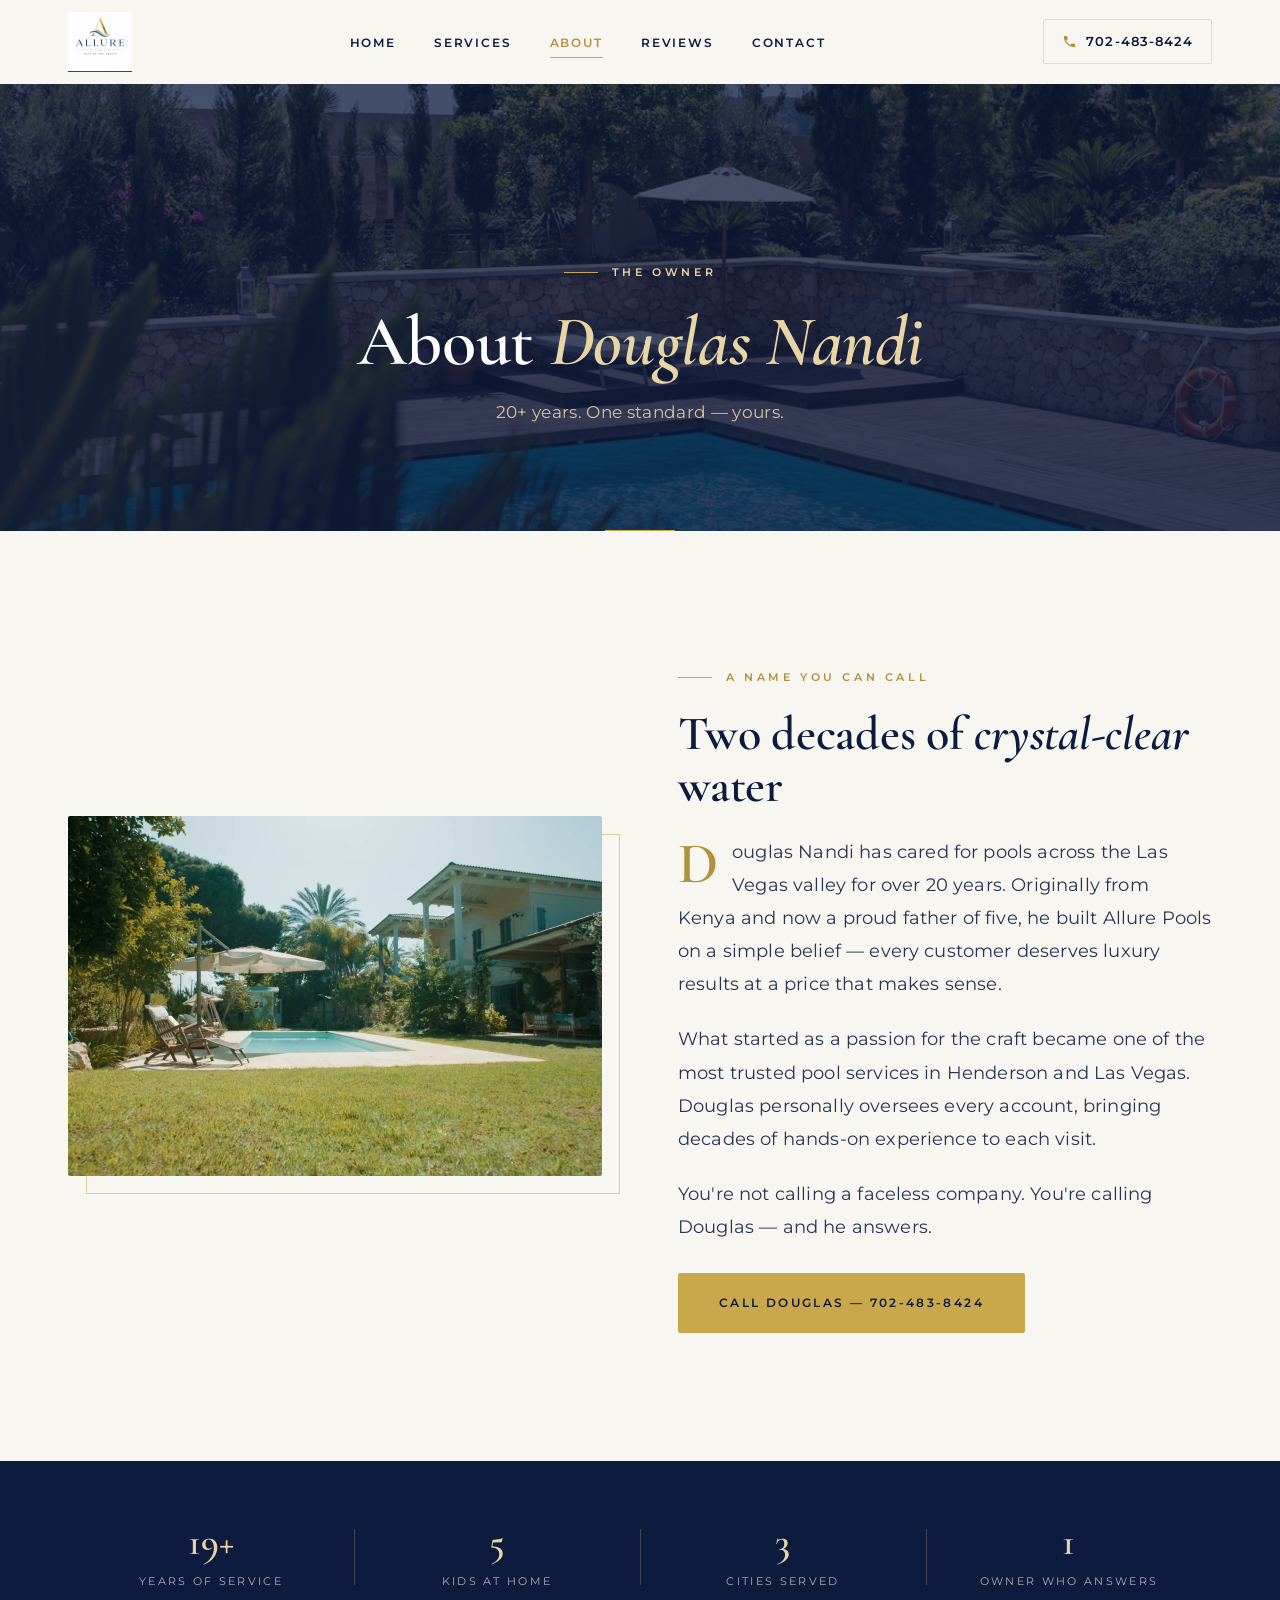
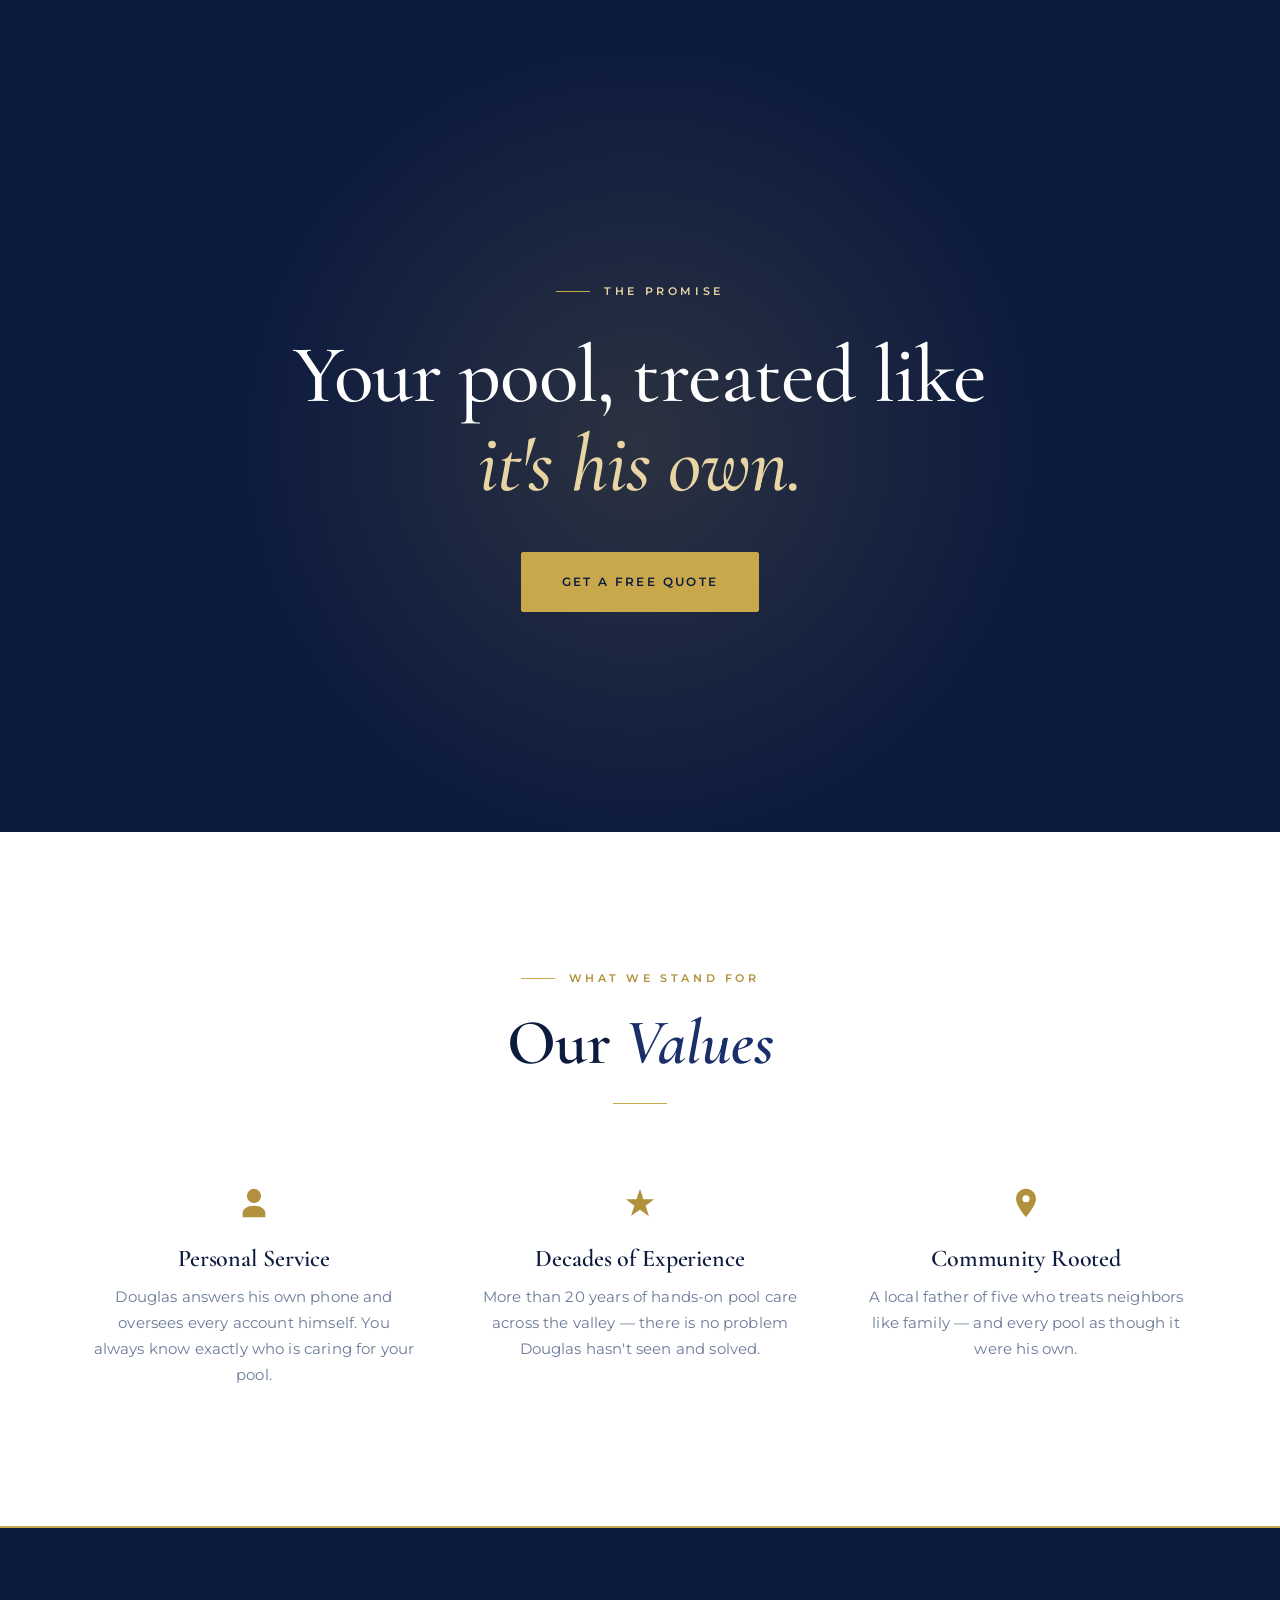
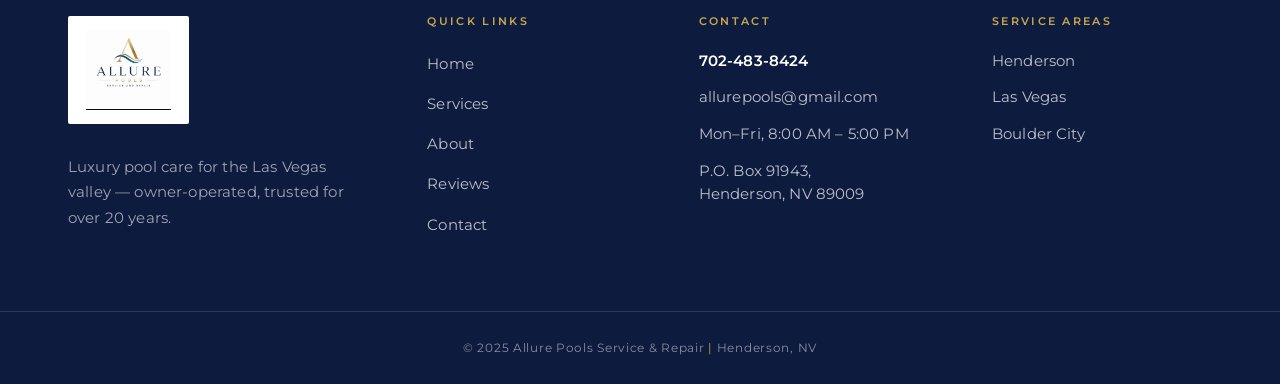
==== about.html @ 40de57b5 "Correct service areas to Henderson, Las Vegas & Boulder City (remove Summerlin); update counts, sche" ====
<!DOCTYPE html>
<html lang="en">
<head>
  <meta charset="UTF-8">
  <meta name="viewport" content="width=device-width, initial-scale=1.0">
  <title>About Douglas Nandi | 20+ Years of Trusted Pool Service — Allure Pools Henderson NV</title>
  <meta name="description" content="Meet Douglas Nandi, owner of Allure Pools Service & Repair. Originally from Kenya, father of five, with 20+ years caring for pools across Henderson, Las Vegas & Boulder City. Call 702-483-8424.">
  <meta name="keywords" content="Douglas Nandi pool service, Allure Pools owner, pool service Henderson NV, trusted pool service Las Vegas, owner operated pool service">
  <link rel="canonical" href="https://allurepoolslv.com/about">

  <meta property="og:type" content="website">
  <meta property="og:title" content="About Douglas Nandi | Allure Pools Service & Repair">
  <meta property="og:description" content="20+ years. One standard — yours. Meet the owner-operator behind Las Vegas's most trusted pool service.">
  <meta property="og:image" content="https://allurepoolslv.com/assets/work-2.jpg">
  <meta property="og:url" content="https://allurepoolslv.com/about">
  <meta name="twitter:card" content="summary_large_image">

  <link rel="preconnect" href="https://fonts.googleapis.com">
  <link rel="preconnect" href="https://fonts.gstatic.com" crossorigin>
  <link href="https://fonts.googleapis.com/css2?family=Cormorant+Garamond:ital,wght@0,500;0,600;0,700;1,500;1,600&family=Montserrat:wght@400;500;600;700&display=swap" rel="stylesheet">
  <link rel="stylesheet" href="styles.css">
  <meta name="robots" content="index, follow, max-image-preview:large, max-snippet:-1">
  <meta name="author" content="Allure Pools Service & Repair">
  <meta name="geo.region" content="US-NV">
  <meta name="geo.placename" content="Henderson, Las Vegas, Boulder City">
  <meta name="geo.position" content="36.0395;-114.9817">
  <meta name="ICBM" content="36.0395, -114.9817">
  <meta name="theme-color" content="#0D1B3E">
  <meta property="og:site_name" content="Allure Pools Service & Repair">
  <meta property="og:locale" content="en_US">
  <script type="application/ld+json">
  {
    "@context": "https://schema.org",
    "@type": "LocalBusiness",
    "@id": "https://allurepoolslv.com/#business",
    "name": "Allure Pools Service & Repair",
    "alternateName": "Allure Pools",
    "description": "Luxury weekly pool service, maintenance, filter cleaning, acid wash, calcium wash and replastering across Henderson, Las Vegas and Boulder City. Owner-operated by Douglas Nandi for over 20 years.",
    "url": "https://allurepoolslv.com/",
    "logo": "https://allurepoolslv.com/assets/logo.jpg",
    "image": "https://allurepoolslv.com/assets/work-2.jpg",
    "telephone": "+1-702-483-8424",
    "email": "allurepools@gmail.com",
    "priceRange": "$$",
    "founder": { "@type": "Person", "name": "Douglas Nandi" },
    "address": { "@type": "PostalAddress", "postOfficeBoxNumber": "91943", "addressLocality": "Henderson", "addressRegion": "NV", "postalCode": "89009", "addressCountry": "US" },
    "geo": { "@type": "GeoCoordinates", "latitude": 36.0395, "longitude": -114.9817 },
    "areaServed": [
      { "@type": "City", "name": "Henderson, NV" },
      { "@type": "City", "name": "Las Vegas, NV" },
      { "@type": "City", "name": "Boulder City, NV" }
    ],
    "openingHoursSpecification": [
      { "@type": "OpeningHoursSpecification", "dayOfWeek": ["Monday","Tuesday","Wednesday","Thursday","Friday"], "opens": "08:00", "closes": "17:00" }
    ],
    "knowsAbout": ["Pool maintenance","Pool cleaning","Filter cleaning","Acid wash","Calcium wash","Pool replastering","Pool chemical balancing"],
    "hasOfferCatalog": {
      "@type": "OfferCatalog",
      "name": "Pool Services",
      "itemListElement": [
        { "@type": "Offer", "price": "160", "priceCurrency": "USD", "itemOffered": { "@type": "Service", "name": "Weekly Pool Maintenance" } },
        { "@type": "Offer", "price": "75", "priceCurrency": "USD", "itemOffered": { "@type": "Service", "name": "Filter Cleaning" } },
        { "@type": "Offer", "itemOffered": { "@type": "Service", "name": "Acid &amp; Calcium Wash" } },
        { "@type": "Offer", "itemOffered": { "@type": "Service", "name": "Pool Replastering" } }
      ]
    },
    "aggregateRating": { "@type": "AggregateRating", "ratingValue": "5.0", "reviewCount": "6", "bestRating": "5" }
  }
  </script>
</head>
<body>

  <!-- ===================== HEADER ===================== -->
  <header class="site-header">
    <div class="container header-inner">
      <a href="/" class="logo-link" aria-label="Allure Pools home"><img src="assets/logo.jpg" alt="Allure Pools Service & Repair logo" class="logo-img">
      </a>

      <nav class="main-nav" aria-label="Primary">
        <ul>
          <li><a href="/">Home</a></li>
          <li><a href="/services">Services</a></li>
          <li><a href="/about" class="active">About</a></li>
          <li><a href="/reviews">Reviews</a></li>
          <li><a href="/contact">Contact</a></li>
        </ul>
      </nav>

      <div class="header-right">
        <a href="tel:+17024838424" class="header-phone">
          <svg viewBox="0 0 24 24" fill="currentColor" aria-hidden="true"><path d="M6.6 10.8c1.4 2.8 3.8 5.1 6.6 6.6l2.2-2.2c.3-.3.7-.4 1-.2 1.1.4 2.3.6 3.6.6.6 0 1 .4 1 1V20c0 .6-.4 1-1 1C10.6 21 3 13.4 3 4c0-.6.4-1 1-1h3.5c.6 0 1 .4 1 1 0 1.2.2 2.4.6 3.6.1.4 0 .8-.3 1l-2.2 2.2z"/></svg>
          <span class="ph-text">702-483-8424</span>
        </a>
        <button class="nav-toggle" aria-label="Open menu" aria-expanded="false" aria-controls="primary-nav">
          <span></span><span></span><span></span>
        </button>
      </div>
    </div>
  </header>
  <div class="nav-backdrop" aria-hidden="true"></div>

  <main>
    <!-- ===================== PAGE HERO ===================== -->
    <section class="page-hero page-hero--photo" style="background-image:url('assets/work-1.jpg')">
      <div class="container">
        <span class="eyebrow">The Owner</span>
        <h1>About <em>Douglas Nandi</em></h1>
        <p>20+ years. One standard — yours.</p>
      </div>
    </section>

    <!-- ===================== BIO SPLIT ===================== -->
    <section class="section">
      <div class="container">
        <div class="split">
          <div class="media reveal">
            <img src="assets/work-3.jpg" alt="Beautifully maintained residential backyard pool by Allure Pools, Las Vegas valley">
          </div>
          <div class="bio-copy reveal">
            <span class="eyebrow">A Name You Can Call</span>
            <h2>Two decades of <em>crystal-clear</em> water</h2>
            <p>Douglas Nandi has cared for pools across the Las Vegas valley for over 20 years. Originally from Kenya and now a proud father of five, he built Allure Pools on a simple belief — every customer deserves luxury results at a price that makes sense.</p>
            <p>What started as a passion for the craft became one of the most trusted pool services in Henderson and Las Vegas. Douglas personally oversees every account, bringing decades of hands-on experience to each visit.</p>
            <p>You're not calling a faceless company. You're calling Douglas — and he answers.</p>
            <a href="tel:+17024838424" class="btn btn-primary btn-lg" style="margin-top:8px;">Call Douglas — 702-483-8424</a>
          </div>
        </div>
      </div>
    </section>

    <!-- ===================== STAT BAND ===================== -->
    <section class="trust-bar">
      <div class="container">
        <div class="trust-grid">
          <div class="trust-item"><div class="num" data-count="20" data-suffix="+">20+</div><div class="label">Years of Service</div></div>
          <div class="trust-item"><div class="num" data-count="5">5</div><div class="label">Kids at Home</div></div>
          <div class="trust-item"><div class="num" data-count="3">3</div><div class="label">Cities Served</div></div>
          <div class="trust-item"><div class="num">1</div><div class="label">Owner Who Answers</div></div>
        </div>
      </div>
    </section>

    <!-- ===================== STATEMENT ===================== -->
    <section class="statement">
      <div class="container">
        <span class="eyebrow">The Promise</span>
        <h2 class="statement-line" data-words>Your pool, treated like <em>it's his own.</em></h2>
        <div class="statement-cta"><a href="/contact" class="btn btn-primary btn-lg">Get a Free Quote</a></div>
      </div>
    </section>

    <!-- ===================== VALUES SECTION ===================== -->
    <section class="section section--alt">
      <div class="container">
        <div class="section-head reveal">
          <span class="eyebrow">What We Stand For</span>
          <h2 class="section-title">Our <em>Values</em></h2>
          <div class="gold-rule"></div>
        </div>
        <div class="grid grid-3" data-stagger>
          <div class="feature reveal">
            <div class="feature-icon"><svg viewBox="0 0 24 24" fill="currentColor"><path d="M12 12a5 5 0 100-10 5 5 0 000 10zm0 2c-4 0-8 2-8 5v3h16v-3c0-3-4-5-8-5z"/></svg></div>
            <h3>Personal Service</h3>
            <p>Douglas answers his own phone and oversees every account himself. You always know exactly who is caring for your pool.</p>
          </div>
          <div class="feature reveal">
            <div class="feature-icon"><svg viewBox="0 0 24 24" fill="currentColor"><path d="M12 2l2.4 7.4H22l-6 4.6 2.3 7.4-6.3-4.6L5.7 21 8 14 2 9.4h7.6z"/></svg></div>
            <h3>Decades of Experience</h3>
            <p>More than 20 years of hands-on pool care across the valley — there is no problem Douglas hasn't seen and solved.</p>
          </div>
          <div class="feature reveal">
            <div class="feature-icon"><svg viewBox="0 0 24 24" fill="currentColor"><path d="M12 2C8.1 2 5 5.1 5 9c0 5.2 7 13 7 13s7-7.8 7-13c0-3.9-3.1-7-7-7zm0 9.5A2.5 2.5 0 1112 6.5a2.5 2.5 0 010 5z"/></svg></div>
            <h3>Community Rooted</h3>
            <p>A local father of five who treats neighbors like family — and every pool as though it were his own.</p>
          </div>
        </div>
      </div>
    </section>
  </main>

  <!-- ===================== FOOTER ===================== -->
  <footer class="site-footer">
    <div class="container">
      <div class="footer-grid">
        <div class="footer-brand"><span class="logo-badge"><img src="assets/logo.jpg" alt="Allure Pools Service & Repair logo"></span>
          <p>Luxury pool care for the Las Vegas valley — owner-operated, trusted for over 20 years.</p>
        </div>
        <div class="footer-col">
          <h4>Quick Links</h4>
          <ul>
            <li><a href="/">Home</a></li>
            <li><a href="/services">Services</a></li>
            <li><a href="/about">About</a></li>
            <li><a href="/reviews">Reviews</a></li>
            <li><a href="/contact">Contact</a></li>
          </ul>
        </div>
        <div class="footer-col">
          <h4>Contact</h4>
          <ul>
            <li class="fitem"><a href="tel:+17024838424"><strong>702-483-8424</strong></a></li>
            <li class="fitem"><a href="mailto:allurepools@gmail.com">allurepools@gmail.com</a></li>
            <li class="fitem">Mon–Fri, 8:00 AM – 5:00 PM</li>
            <li class="fitem">P.O. Box 91943,<br>Henderson, NV 89009</li>
          </ul>
        </div>
        <div class="footer-col">
          <h4>Service Areas</h4>
          <ul>
            <li class="fitem">Henderson</li>
            <li class="fitem">Las Vegas</li>
            <li class="fitem">Boulder City</li>
          </ul>
        </div>
      </div>
    </div>
    <div class="footer-bottom">
      <div class="container">
        © 2025 Allure Pools Service &amp; Repair <span class="gold">|</span> Henderson, NV
      </div>
    </div>
  </footer>

  <script src="main.js"></script>
  <!-- ===================== QUOTE POP-UP ===================== -->
  <div class="quote-modal" id="quote-modal" aria-hidden="true" role="dialog" aria-modal="true" aria-label="Request a free pool service quote">
    <div class="quote-modal__backdrop" data-close></div>
    <div class="quote-modal__card">
      <button class="quote-modal__close" data-close aria-label="Close">&times;</button>
      <div class="quote-modal__media" aria-hidden="true"></div>
      <div class="quote-modal__body">
        <span class="eyebrow">Free Quote · No Obligation</span>
        <h3>Ready for a flawless pool?</h3>
        <p>Leave your details and Douglas will reach out — usually the same day.</p>
        <form id="quote-modal-form" class="quote-modal__form" novalidate>
          <input type="checkbox" name="botcheck" tabindex="-1" autocomplete="off" aria-hidden="true" style="display:none">
          <input type="text" name="Name" placeholder="Your name" autocomplete="name" required>
          <input type="tel" name="Phone" placeholder="Phone number" autocomplete="tel" required>
          <select name="Service Area" required>
            <option value="" selected disabled>Where's your pool?</option>
            <option>Henderson</option><option>Las Vegas</option><option>Boulder City</option><option>Other</option>
          </select>
          <button type="submit" class="btn btn-primary btn-lg">Get My Free Quote</button>
          <p class="form-note" id="quote-modal-status" role="status" aria-live="polite"></p>
        </form>
        <a href="tel:+17024838424" class="quote-modal__call">Or call now · 702-483-8424</a>
      </div>
    </div>
  </div>
  <!-- ===================== MOBILE CTA BAR ===================== -->
  <div class="mobile-bar" role="navigation" aria-label="Quick contact">
    <a href="tel:+17024838424" class="mobile-bar__btn mobile-bar__call"><svg viewBox="0 0 24 24" fill="currentColor" aria-hidden="true"><path d="M6.6 10.8c1.4 2.8 3.8 5.1 6.6 6.6l2.2-2.2c.3-.3.7-.4 1-.2 1.1.4 2.3.6 3.6.6.6 0 1 .4 1 1V20c0 .6-.4 1-1 1C10.6 21 3 13.4 3 4c0-.6.4-1 1-1h3.5c.6 0 1 .4 1 1 0 1.2.2 2.4.6 3.6.1.4 0 .8-.3 1l-2.2 2.2z"/></svg> Call Douglas</a>
    <a href="/contact" class="mobile-bar__btn mobile-bar__quote">Free Quote</a>
  </div></body>
</html>
---- styles.css ----
/* =====================================================================
   Allure Pools Service & Repair — Editorial Luxury Design System
   Hairline gold accents · Cormorant display · off-white canvas
   ===================================================================== */

:root {
  --navy: #0D1B3E;
  --royal: #1A2F6A;
  --gold: #C9A84C;
  --gold-deep: #b2913c;
  --gold-light: #E8D5A3;
  --white: #FFFFFF;
  --off-white: #F8F6F1;
  --paper: #FBFAF6;
  --text: #2A3450;
  --text-muted: #6B7A99;

  --font-display: 'Cormorant Garamond', Georgia, serif;
  --font-body: 'Montserrat', Arial, sans-serif;

  /* hairlines */
  --line: rgba(13, 27, 62, 0.12);
  --line-soft: rgba(13, 27, 62, 0.08);
  --line-gold: rgba(201, 168, 76, 0.55);

  --radius: 2px;
  --radius-lg: 3px;
  --shadow: 0 18px 50px -28px rgba(13, 27, 62, 0.28);
  --shadow-hover: 0 30px 70px -30px rgba(13, 27, 62, 0.40);
  --ease: cubic-bezier(0.22, 1, 0.36, 1);
  --transition: 0.45s var(--ease);
  --header-h: 84px;
  --maxw: 1200px;
  --measure: 760px;
}

/* ----------------------------- Reset ------------------------------- */
*, *::before, *::after { box-sizing: border-box; }
* { margin: 0; padding: 0; }

html {
  scroll-behavior: smooth;
  -webkit-text-size-adjust: 100%;
  scroll-padding-top: calc(var(--header-h) + 20px);
}

body {
  font-family: var(--font-body);
  font-weight: 400;
  color: var(--text);
  background: var(--off-white);
  line-height: 1.7;
  font-size: 16px;
  letter-spacing: 0.01em;
  overflow-x: hidden;
  -webkit-font-smoothing: antialiased;
}

img { max-width: 100%; display: block; }
a { color: inherit; text-decoration: none; }
ul { list-style: none; }

h1, h2, h3, h4 {
  font-family: var(--font-display);
  font-weight: 600;
  line-height: 1.08;
  color: var(--navy);
  letter-spacing: -0.005em;
}

button { font-family: inherit; cursor: pointer; border: none; background: none; }

::selection { background: var(--gold); color: var(--navy); }

/* ----------------------------- Layout ------------------------------ */
.container {
  width: 100%;
  max-width: var(--maxw);
  margin: 0 auto;
  padding: 0 28px;
}

.section { padding: clamp(72px, 10vw, 128px) 0; }
.section--tight { padding: clamp(56px, 7vw, 84px) 0; }
.section--alt { background: var(--white); }
.section--paper { background: var(--paper); }
.section--navy { background: var(--navy); color: rgba(255,255,255,0.85); }

/* Editorial eyebrow: hairline dash + spaced caps */
.eyebrow {
  display: inline-flex;
  align-items: center;
  gap: 14px;
  font-family: var(--font-body);
  font-weight: 600;
  font-size: 0.7rem;
  letter-spacing: 0.32em;
  text-transform: uppercase;
  color: var(--gold-deep);
  margin-bottom: 22px;
}
.eyebrow::before {
  content: "";
  width: 34px;
  height: 1px;
  background: var(--gold);
}
.section-head { max-width: 720px; margin: 0 auto clamp(48px, 6vw, 72px); text-align: center; }
.section-head .eyebrow { justify-content: center; }

.section-title {
  font-size: clamp(2.4rem, 5vw, 4rem);
  font-weight: 600;
  line-height: 1.04;
  margin-bottom: 22px;
}
.section-title em { font-style: italic; color: var(--royal); }

.section-sub {
  color: var(--text-muted);
  font-size: 1.05rem;
  line-height: 1.7;
  max-width: 56ch;
  margin-inline: auto;
}

.gold-rule { width: 54px; height: 1px; background: var(--gold); margin: 26px auto 0; }

/* ----------------------------- Buttons ----------------------------- */
.btn {
  display: inline-flex;
  align-items: center;
  justify-content: center;
  gap: 12px;
  font-family: var(--font-body);
  font-weight: 600;
  font-size: 0.72rem;
  letter-spacing: 0.2em;
  text-transform: uppercase;
  padding: 17px 34px;
  border-radius: var(--radius);
  transition: var(--transition);
  border: 1px solid transparent;
  white-space: nowrap;
  position: relative;
}

.btn-primary { background: var(--gold); color: var(--navy); border-color: var(--gold); }
.btn-primary:hover { background: var(--navy); color: var(--gold-light); border-color: var(--navy); transform: translateY(-2px); }

.btn-outline { background: transparent; color: var(--navy); border-color: var(--line); }
.btn-outline:hover { border-color: var(--navy); background: var(--navy); color: var(--white); }

.btn-outline-white { background: transparent; color: var(--white); border-color: rgba(255,255,255,0.55); }
.btn-outline-white:hover { background: var(--white); color: var(--navy); border-color: var(--white); }

.btn-lg { padding: 19px 40px; font-size: 0.74rem; }

/* Text link with animated rule */
.card-link {
  font-family: var(--font-body);
  font-weight: 600;
  font-size: 0.72rem;
  letter-spacing: 0.18em;
  text-transform: uppercase;
  color: var(--navy);
  display: inline-flex;
  align-items: center;
  gap: 10px;
  transition: gap var(--transition), color var(--transition);
}
.card-link::after { content: "\2192"; color: var(--gold-deep); transition: transform var(--transition); }
.card-link:hover { color: var(--gold-deep); }
.card-link:hover::after { transform: translateX(6px); }

/* ----------------------------- Header ------------------------------ */
.site-header {
  position: sticky; top: 0; z-index: 100;
  background: rgba(248, 246, 241, 0.86);
  backdrop-filter: saturate(140%) blur(10px);
  -webkit-backdrop-filter: saturate(140%) blur(10px);
  height: var(--header-h);
  border-bottom: 1px solid transparent;
  transition: border-color var(--transition), background var(--transition);
}
.site-header.scrolled {
  border-bottom-color: var(--line-gold);
  background: rgba(248, 246, 241, 0.95);
}

.header-inner { height: 100%; display: flex; align-items: center; justify-content: space-between; gap: 28px; }
.logo-link { display: inline-flex; align-items: center; flex-shrink: 0; }
.logo-link svg, .logo-link .logo-img { height: 60px; width: auto; display: block; }

.main-nav ul { display: flex; align-items: center; gap: 38px; }
.main-nav a {
  font-weight: 600;
  font-size: 0.72rem;
  letter-spacing: 0.16em;
  text-transform: uppercase;
  color: var(--navy);
  position: relative;
  padding: 6px 0;
  transition: color var(--transition);
}
.main-nav a::after {
  content: ""; position: absolute; left: 0; bottom: -2px;
  width: 0; height: 1px; background: var(--gold);
  transition: width var(--transition);
}
.main-nav a:hover, .main-nav a.active { color: var(--gold-deep); }
.main-nav a:hover::after, .main-nav a.active::after { width: 100%; }

.header-phone {
  display: inline-flex; align-items: center; gap: 9px;
  font-weight: 600; font-size: 0.82rem; letter-spacing: 0.08em;
  color: var(--navy); flex-shrink: 0;
  padding: 10px 18px; border: 1px solid var(--line); border-radius: var(--radius);
  transition: var(--transition);
}
.header-phone:hover { border-color: var(--gold); color: var(--gold-deep); }
.header-phone svg { width: 15px; height: 15px; color: var(--gold-deep); }
.header-right { display: flex; align-items: center; gap: 22px; }

/* Hamburger */
.nav-toggle { display: none; width: 44px; height: 44px; flex-direction: column; justify-content: center; align-items: center; gap: 6px; z-index: 120; }
.nav-toggle span { display: block; width: 26px; height: 1.5px; background: var(--navy); transition: var(--transition); }
.nav-toggle.open span:nth-child(1) { transform: translateY(7.5px) rotate(45deg); }
.nav-toggle.open span:nth-child(2) { opacity: 0; }
.nav-toggle.open span:nth-child(3) { transform: translateY(-7.5px) rotate(-45deg); }

.nav-backdrop { position: fixed; inset: 0; background: rgba(13, 27, 62, 0.55); opacity: 0; visibility: hidden; transition: var(--transition); z-index: 105; }
.nav-backdrop.show { opacity: 1; visibility: visible; }

/* ----------------------------- Hero -------------------------------- */
.hero {
  position: relative;
  min-height: calc(100vh - var(--header-h));
  display: flex;
  align-items: center;
  background: var(--navy);
  color: var(--white);
  padding: 110px 0 90px;
  overflow: hidden;
}
.hero-video { position: absolute; inset: 0; width: 100%; height: 100%; object-fit: cover; z-index: 0; }
.hero::before {
  content: ""; position: absolute; inset: 0; z-index: 1;
  background:
    linear-gradient(180deg, rgba(13,27,62,0.30) 0%, rgba(13,27,62,0.55) 55%, rgba(13,27,62,0.78) 100%),
    radial-gradient(120% 80% at 50% 40%, rgba(13,27,62,0.15), rgba(13,27,62,0.55));
}
/* thin inset frame for an editorial, art-directed feel */
.hero::after {
  content: ""; position: absolute; z-index: 2; inset: 22px;
  border: 1px solid rgba(232, 213, 163, 0.28);
  pointer-events: none;
}
.hero-content { position: relative; z-index: 3; max-width: 900px; margin: 0 auto; text-align: center; padding: 0 8px; }
.hero .eyebrow { color: var(--gold-light); justify-content: center; }
.hero .eyebrow::before, .hero .eyebrow::after { background: var(--gold-light); }
.hero .eyebrow { gap: 14px; }
.hero .eyebrow::after { content: ""; width: 34px; height: 1px; }
.hero h1 {
  color: var(--white);
  font-size: clamp(2.9rem, 7vw, 5.6rem);
  font-weight: 600;
  line-height: 1.02;
  letter-spacing: -0.01em;
  margin-bottom: 26px;
}
.hero h1 em { font-style: italic; color: var(--gold-light); }
.hero .subhead {
  font-size: clamp(1rem, 1.6vw, 1.2rem);
  color: rgba(255, 255, 255, 0.86);
  max-width: 600px;
  margin: 0 auto 40px;
  line-height: 1.75;
}
.hero-ctas { display: flex; gap: 16px; justify-content: center; flex-wrap: wrap; }

.scroll-arrow { position: absolute; left: 50%; bottom: 34px; transform: translateX(-50%); z-index: 3; color: rgba(255,255,255,0.7); animation: bounce 2.4s infinite; }
.scroll-arrow svg { width: 26px; height: 26px; }
@keyframes bounce { 0%,100%{transform:translateX(-50%) translateY(0);} 50%{transform:translateX(-50%) translateY(9px);} }

/* Page hero (interior) — editorial centered */
.page-hero {
  position: relative; background: var(--navy); color: var(--white);
  text-align: center; padding: clamp(110px, 16vw, 170px) 0 clamp(72px, 9vw, 104px);
  overflow: hidden;
}
.page-hero::before {
  content: ""; position: absolute; inset: 0;
  background: radial-gradient(80% 120% at 50% 0%, rgba(26,47,106,0.55), transparent 70%);
}
.page-hero .eyebrow { color: var(--gold-light); justify-content: center; position: relative; }
.page-hero h1 { color: var(--white); font-size: clamp(2.6rem, 6vw, 4.4rem); margin-bottom: 18px; position: relative; }
.page-hero h1 em { font-style: italic; color: var(--gold-light); }
.page-hero p { color: rgba(232, 213, 163, 0.9); font-size: 1.05rem; letter-spacing: 0.02em; position: relative; max-width: 60ch; margin-inline: auto; }
.page-hero::after { content: ""; position: absolute; left: 50%; bottom: 0; transform: translateX(-50%); width: 70px; height: 1px; background: var(--gold); }

/* ----------------------------- Trust Bar --------------------------- */
.trust-bar { background: var(--navy); color: var(--white); padding: clamp(40px, 5vw, 56px) 0; }
.trust-grid { display: grid; grid-template-columns: repeat(4, 1fr); }
.trust-item { padding: 6px 26px; text-align: center; position: relative; }
.trust-item + .trust-item::before {
  content: ""; position: absolute; left: 0; top: 50%; transform: translateY(-50%);
  width: 1px; height: 56px; background: rgba(232, 213, 163, 0.22);
}
.trust-item .icon { color: var(--gold); margin-bottom: 14px; }
.trust-item .icon svg { width: 26px; height: 26px; margin: 0 auto; }
.trust-item .num {
  font-family: var(--font-display); font-size: 2.4rem; font-weight: 600;
  color: var(--gold-light); line-height: 1;
}
.trust-item .label {
  font-size: 0.66rem; letter-spacing: 0.22em; text-transform: uppercase;
  color: rgba(255, 255, 255, 0.65); margin-top: 12px;
}

/* ----------------------------- Editorial service index ------------- */
.index-list { border-top: 1px solid var(--line); }
.index-item {
  display: grid;
  grid-template-columns: 90px 1fr auto;
  align-items: center;
  gap: 28px;
  padding: 34px 8px;
  border-bottom: 1px solid var(--line);
  transition: background var(--transition), padding var(--transition);
}
.index-item:hover { background: var(--white); padding-left: 20px; padding-right: 20px; }
.index-num {
  font-family: var(--font-display); font-size: 1.9rem; font-weight: 600;
  color: var(--gold-deep); line-height: 1;
}
.index-body h3 { font-size: 1.85rem; font-weight: 600; margin-bottom: 6px; }
.index-body p { color: var(--text-muted); font-size: 0.96rem; max-width: 60ch; }
.index-price {
  font-family: var(--font-display); font-size: 1.5rem; font-weight: 600;
  color: var(--navy); white-space: nowrap;
}
.index-price small { display: block; font-family: var(--font-body); font-size: 0.62rem; letter-spacing: 0.18em; text-transform: uppercase; color: var(--text-muted); margin-top: 2px; }

/* ----------------------------- Cards (refined) --------------------- */
.grid { display: grid; gap: 14px; }
.grid-2 { grid-template-columns: repeat(2, 1fr); }
.grid-3 { grid-template-columns: repeat(3, 1fr); }
.grid-4 { grid-template-columns: repeat(4, 1fr); }

/* hairline-joined editorial cards (no chunky shadows) */
.card {
  background: var(--white);
  border: 1px solid var(--line);
  padding: clamp(30px, 3vw, 44px) clamp(26px, 2.4vw, 36px);
  transition: var(--transition);
  display: flex; flex-direction: column;
  position: relative;
}
.card::before {
  content: ""; position: absolute; left: 0; top: 0; height: 2px; width: 0;
  background: var(--gold); transition: width var(--transition);
}
.card:hover { background: var(--paper); }
.card:hover::before { width: 100%; }
.card .card-icon { color: var(--gold-deep); margin-bottom: 22px; }
.card .card-icon svg { width: 34px; height: 34px; }
.card h3 { font-size: 1.6rem; font-weight: 600; margin-bottom: 12px; }
.card p { color: var(--text-muted); font-size: 0.95rem; margin-bottom: 24px; flex-grow: 1; }

/* Service detail rows (services.html) — numbered editorial */
.service-list { counter-reset: svc; border-top: 1px solid var(--line); }
.service-card {
  counter-increment: svc;
  display: grid;
  grid-template-columns: 96px 1fr;
  gap: clamp(20px, 4vw, 56px);
  align-items: start;
  padding: clamp(40px, 5vw, 64px) 0;
  border-bottom: 1px solid var(--line);
  transition: var(--transition);
}
.service-card::before {
  content: counter(svc, decimal-leading-zero);
  font-family: var(--font-display); font-size: 2.6rem; font-weight: 600;
  color: var(--gold-deep); line-height: 0.9;
  padding-top: 6px;
}
.service-card .service-icon { display: none; }
.service-card h2 {
  font-size: clamp(1.8rem, 3vw, 2.4rem); font-weight: 600; margin-bottom: 14px;
  display: flex; align-items: baseline; gap: 18px; flex-wrap: wrap;
}
.service-card p { color: var(--text-muted); margin-bottom: 26px; max-width: 62ch; font-size: 1.02rem; }

.price-pill {
  display: inline-block;
  font-family: var(--font-body); font-weight: 600;
  font-size: 0.64rem; letter-spacing: 0.18em; text-transform: uppercase;
  color: var(--gold-deep);
  padding: 6px 14px; border: 1px solid var(--line-gold); border-radius: 999px;
}

/* ----------------------------- Reviews (editorial quotes) ---------- */
.review-card {
  background: var(--white);
  border: 1px solid var(--line);
  padding: clamp(34px, 3vw, 46px) clamp(30px, 2.6vw, 40px);
  transition: var(--transition);
  display: flex; flex-direction: column;
  position: relative;
}
.review-card::before {
  content: "\201C";
  font-family: var(--font-display); font-size: 4.5rem; line-height: 0.7;
  color: var(--gold); opacity: 0.5; margin-bottom: 8px;
}
.review-card:hover { background: var(--paper); }
.stars { color: var(--gold); font-size: 0.82rem; letter-spacing: 4px; margin-bottom: 16px; }
.review-text {
  font-family: var(--font-display); font-size: 1.45rem; font-weight: 500; font-style: italic;
  color: var(--navy); line-height: 1.4; margin-bottom: 22px; flex-grow: 1;
}
.review-author {
  font-family: var(--font-body); font-weight: 600;
  font-size: 0.68rem; letter-spacing: 0.2em; text-transform: uppercase; color: var(--gold-deep);
}

/* ----------------------------- Gallery (Our Work) ------------------ */
.gallery {
  display: grid;
  grid-template-columns: repeat(4, 1fr);
  grid-auto-rows: 230px;
  gap: 14px;
}
.gallery-item {
  position: relative;
  overflow: hidden;
  border-radius: var(--radius);
  margin: 0;
}
.gallery-item img {
  width: 100%; height: 100%; object-fit: cover;
  transition: transform 1.1s var(--ease);
}
.gallery-item::after {
  content: ""; position: absolute; inset: 0;
  background: linear-gradient(180deg, transparent 45%, rgba(13,27,62,0.72));
  opacity: 0.85; transition: opacity var(--transition);
}
.gallery-item figcaption {
  position: absolute; left: 22px; bottom: 18px; z-index: 2;
  color: var(--white); font-family: var(--font-body);
  font-size: 0.66rem; letter-spacing: 0.2em; text-transform: uppercase;
  font-weight: 600; opacity: 0.92;
  display: flex; align-items: center; gap: 10px;
}
.gallery-item figcaption::before { content: ""; width: 20px; height: 1px; background: var(--gold); }
.gallery-item:hover img { transform: scale(1.06); }
.gallery-item:hover::after { opacity: 1; }
.gallery-item:nth-child(1) { grid-column: span 2; grid-row: span 2; }
.gallery-item:nth-child(4) { grid-column: span 2; }

@media (max-width: 760px) {
  .gallery { grid-template-columns: repeat(2, 1fr); grid-auto-rows: 180px; gap: 10px; }
  .gallery-item:nth-child(1) { grid-column: span 2; grid-row: span 1; }
  .gallery-item:nth-child(4) { grid-column: span 2; }
}

/* ----------------------------- Split / About ----------------------- */
.split { display: grid; grid-template-columns: 1fr 1fr; gap: clamp(40px, 6vw, 88px); align-items: center; }
.split .media { position: relative; }
.split .media::after {
  content: ""; position: absolute; inset: 0; border: 1px solid var(--line-gold);
  transform: translate(18px, 18px); z-index: -1;
}
.split .media img { width: 100%; height: 100%; min-height: 360px; object-fit: cover; border-radius: var(--radius); }
.split h2 { font-size: clamp(2rem, 4vw, 3rem); font-weight: 600; margin-bottom: 22px; }
.split p { color: var(--text-muted); margin-bottom: 18px; font-size: 1.04rem; }

.bio-copy p { margin-bottom: 22px; color: var(--text); font-size: 1.12rem; line-height: 1.85; }
.bio-copy p:first-of-type::first-letter {
  font-family: var(--font-display); font-size: 3.6rem; font-weight: 600;
  float: left; line-height: 0.8; padding: 6px 14px 0 0; color: var(--gold-deep);
}

/* ----------------------------- Feature row ------------------------- */
.feature { text-align: center; padding: 10px clamp(8px, 2vw, 28px); position: relative; }
.feature .feature-icon { color: var(--gold-deep); margin-bottom: 18px; }
.feature .feature-icon svg { width: 34px; height: 34px; margin: 0 auto; }
.feature h3 { font-size: 1.5rem; font-weight: 600; margin-bottom: 12px; }
.feature p { color: var(--text-muted); font-size: 0.96rem; line-height: 1.7; }
.section--navy .feature h3 { color: var(--white); }
.section--navy .feature p { color: rgba(255,255,255,0.7); }
.section--navy .eyebrow { color: var(--gold-light); }
.section--navy .section-title { color: var(--white); }
.section--navy .section-title em { color: var(--gold-light); }

/* ----------------------------- Contact ----------------------------- */
.contact-layout { display: grid; grid-template-columns: 1.35fr 1fr; gap: clamp(36px, 5vw, 64px); align-items: start; }
.form-wrap { background: var(--white); border: 1px solid var(--line); border-radius: var(--radius); padding: clamp(30px, 4vw, 48px); }
.form-wrap h2 { font-size: clamp(1.7rem, 3vw, 2.2rem); }
.form-row { display: grid; grid-template-columns: 1fr 1fr; gap: 20px; }
.field { margin-bottom: 20px; }
.field label {
  display: block; font-family: var(--font-body); font-weight: 600;
  font-size: 0.64rem; letter-spacing: 0.18em; text-transform: uppercase;
  margin-bottom: 9px; color: var(--navy);
}
.field input, .field select, .field textarea {
  width: 100%; font-family: var(--font-body); font-size: 0.96rem;
  padding: 14px 16px; border: 1px solid var(--line); border-radius: var(--radius);
  background: var(--paper); color: var(--navy); transition: var(--transition);
}
.field input:focus, .field select:focus, .field textarea:focus {
  outline: none; border-color: var(--gold); background: var(--white);
  box-shadow: 0 0 0 3px rgba(201, 168, 76, 0.14);
}
.field textarea { resize: vertical; min-height: 132px; }

.info-stack { display: flex; flex-direction: column; gap: 1px; background: var(--line); border: 1px solid var(--line); }
.info-card { background: var(--navy); color: var(--white); padding: 24px 26px; display: flex; gap: 18px; align-items: flex-start; }
.info-card .info-icon { color: var(--gold); flex-shrink: 0; }
.info-card .info-icon svg { width: 22px; height: 22px; }
.info-card .info-label { font-size: 0.62rem; letter-spacing: 0.2em; text-transform: uppercase; color: var(--gold-light); margin-bottom: 6px; }
.info-card .info-value { font-weight: 500; font-size: 1rem; color: var(--white); line-height: 1.5; }
.info-card a.info-value:hover { color: var(--gold-light); }

.map-wrap { margin-top: 0; border: 1px solid var(--line); border-radius: var(--radius); overflow: hidden; }
.map-wrap iframe { width: 100%; height: 380px; border: 0; display: block; filter: grayscale(0.25) contrast(1.02); }

.form-note { font-size: 0.84rem; color: var(--text-muted); margin-top: 16px; text-align: center; line-height: 1.6; }

/* Referral callout box (contact) */
.referral-box { background: var(--navy); color: var(--white); border-radius: var(--radius); padding: clamp(30px, 4vw, 44px); text-align: center; position: relative; overflow: hidden; }
.referral-box::before { content: ""; position: absolute; inset: 14px; border: 1px solid rgba(232,213,163,0.25); pointer-events: none; }
.referral-box h3 { color: var(--white); font-size: clamp(1.6rem, 3vw, 2.1rem); margin-bottom: 14px; position: relative; }
.referral-box p { color: rgba(255,255,255,0.78); margin: 0 auto; max-width: 56ch; position: relative; }
.referral-box strong { color: var(--gold-light); }

/* ----------------------------- Footer ------------------------------ */
.site-footer { background: var(--navy); color: rgba(255, 255, 255, 0.72); padding: clamp(56px, 7vw, 88px) 0 0; border-top: 2px solid var(--gold); }
.footer-grid { display: grid; grid-template-columns: 1.4fr 1fr 1.1fr 1fr; gap: clamp(32px, 4vw, 52px); padding-bottom: clamp(40px, 5vw, 60px); }
.footer-brand .logo-badge { display: inline-block; background: var(--white); padding: 14px 18px; border-radius: var(--radius); margin-bottom: 22px; }
.footer-brand .logo-badge img { height: 80px; width: auto; display: block; }
.footer-brand p { font-size: 0.92rem; color: rgba(255, 255, 255, 0.6); max-width: 280px; line-height: 1.75; }
.footer-col h4 { color: var(--gold); font-family: var(--font-body); font-weight: 600; font-size: 0.66rem; letter-spacing: 0.22em; text-transform: uppercase; margin-bottom: 22px; }
.footer-col ul li { margin-bottom: 13px; }
.footer-col a, .footer-col .fitem { font-size: 0.92rem; color: rgba(255, 255, 255, 0.72); transition: color var(--transition); line-height: 1.6; }
.footer-col a:hover { color: var(--gold); }
.footer-col .fitem strong { color: var(--white); font-weight: 600; }
.footer-bottom { border-top: 1px solid rgba(255, 255, 255, 0.12); padding: 26px 0; text-align: center; font-size: 0.74rem; letter-spacing: 0.06em; color: rgba(255, 255, 255, 0.5); }
.footer-bottom .gold { color: var(--gold); }

/* ----------------------------- Animations -------------------------- */
.reveal { opacity: 0; transform: translateY(26px); transition: opacity 0.9s var(--ease), transform 0.9s var(--ease); }
.reveal.visible { opacity: 1; transform: translateY(0); }
[data-reveal-delay="1"] { transition-delay: 0.08s; }
[data-reveal-delay="2"] { transition-delay: 0.16s; }
[data-reveal-delay="3"] { transition-delay: 0.24s; }

@media (prefers-reduced-motion: reduce) {
  html { scroll-behavior: auto; }
  .reveal { opacity: 1; transform: none; transition: none; }
  .scroll-arrow { animation: none; }
}

/* ----------------------------- Responsive -------------------------- */
@media (max-width: 1100px) {
  .footer-grid { grid-template-columns: 1fr 1fr; gap: 36px; }
}

@media (max-width: 900px) {
  .grid-4 { grid-template-columns: repeat(2, 1fr); }
  .grid-3 { grid-template-columns: 1fr 1fr; }
  .trust-grid { grid-template-columns: repeat(2, 1fr); gap: 1px 0; }
  .trust-item { padding: 24px; }
  .trust-item + .trust-item::before { display: none; }
  .split { grid-template-columns: 1fr; gap: 40px; }
  .split .media { order: -1; }
  .split .media::after { transform: translate(12px, 12px); }
  .contact-layout { grid-template-columns: 1fr; }
  .index-item { grid-template-columns: 56px 1fr; row-gap: 6px; }
  .index-price { grid-column: 2; text-align: left; }

  .nav-toggle { display: flex; }
  .main-nav {
    position: fixed; top: 0; right: 0; height: 100dvh; width: min(84vw, 340px);
    background: var(--off-white); box-shadow: -20px 0 60px rgba(13,27,62,0.2);
    transform: translateX(100%); transition: transform 0.5s var(--ease);
    padding: calc(var(--header-h) + 28px) 36px 36px; z-index: 110;
  }
  .main-nav.open { transform: translateX(0); }
  .main-nav ul { flex-direction: column; align-items: flex-start; gap: 0; }
  .main-nav li { width: 100%; border-bottom: 1px solid var(--line-soft); }
  .main-nav a { display: block; width: 100%; padding: 20px 0; font-size: 0.86rem; }
  .main-nav a::after { display: none; }
}

@media (max-width: 640px) {
  .container { padding: 0 22px; }
  .grid-4, .grid-3, .grid-2 { grid-template-columns: 1fr; }
  .trust-grid { grid-template-columns: 1fr 1fr; }
  .form-row { grid-template-columns: 1fr; gap: 0; }
  .footer-grid { grid-template-columns: 1fr; gap: 36px; }
  .service-card { grid-template-columns: 1fr; gap: 10px; }
  .service-card::before { font-size: 2rem; }
  .index-item { grid-template-columns: 44px 1fr; padding: 26px 4px; }
  .index-body h3 { font-size: 1.45rem; }
  .hero-ctas { flex-direction: column; }
  .hero-ctas .btn { width: 100%; }
  .hero::after { inset: 12px; }
  .header-phone .ph-text { display: none; }
  .header-phone { padding: 11px; }
  .logo-link svg, .logo-link .logo-img { height: 50px; }
}

/* ===================================================================
   Interactivity layer — parallax, statement, magnetic, counters
   =================================================================== */
.reveal, .hero-content, .hero-video, .gallery-item img { will-change: transform; }

/* header hide-on-scroll-down */
.site-header.nav-hidden { transform: translateY(-100%); }

/* magnetic buttons: snappy transform, keep colour transitions */
.motion-ok .btn { transition: transform 0.3s var(--ease), background var(--transition), color var(--transition), border-color var(--transition); }
.motion-ok .btn:hover { transform: none; }

/* ---- Statement moment ---- */
.statement {
  position: relative; background: var(--navy); color: #fff;
  text-align: center; padding: clamp(110px, 18vw, 220px) 0; overflow: hidden;
}
.statement::before {
  content: ""; position: absolute; left: 50%; top: 50%; transform: translate(-50%,-50%);
  width: 70vw; height: 70vw; max-width: 900px; max-height: 900px;
  background: radial-gradient(circle, rgba(201,168,76,0.16), transparent 62%);
  pointer-events: none;
}
.statement .eyebrow { justify-content: center; color: var(--gold-light); margin-bottom: 30px; position: relative; }
.statement-line {
  position: relative;
  font-family: var(--font-display); font-weight: 500;
  font-size: clamp(2.1rem, 6.4vw, 5.2rem); line-height: 1.08;
  letter-spacing: -0.01em; max-width: 18ch; margin: 0 auto; color: #fff;
}
.statement-line em { font-style: italic; color: var(--gold-light); }
.statement-line .word {
  display: inline-block; opacity: 0;
  transform: translateY(0.55em) rotate(1.5deg);
  transition: opacity 0.8s var(--ease), transform 0.8s var(--ease);
}
.statement-line.visible .word { opacity: 1; transform: none; }
.statement .statement-cta { margin-top: 44px; position: relative; }

@media (prefers-reduced-motion: reduce) {
  .site-header.nav-hidden { transform: none; }
  .hero-content, .hero-video { transform: none !important; opacity: 1 !important; }
  .statement-line .word { opacity: 1; transform: none; transition: none; }
}

/* ---- FAQ (native accordion) ---- */
.faq { max-width: 840px; margin: 0 auto; border-top: 1px solid var(--line); }
.faq details { border-bottom: 1px solid var(--line); }
.faq summary {
  list-style: none; cursor: pointer; padding: 28px 48px 28px 0; position: relative;
  font-family: var(--font-display); font-size: clamp(1.25rem, 2.2vw, 1.5rem); font-weight: 600;
  color: var(--navy); transition: color var(--transition);
}
.faq summary::-webkit-details-marker { display: none; }
.faq summary::after {
  content: "+"; position: absolute; right: 4px; top: 50%; transform: translateY(-50%);
  font-family: var(--font-body); font-weight: 300; font-size: 1.7rem; color: var(--gold-deep);
  transition: transform var(--transition);
}
.faq details[open] summary::after { transform: translateY(-50%) rotate(45deg); }
.faq summary:hover { color: var(--gold-deep); }
.faq .faq-a { padding: 0 48px 30px 0; color: var(--text-muted); font-size: 1.02rem; line-height: 1.8; }

/* ===================================================================
   Quote pop-up modal
   =================================================================== */
.quote-modal {
  position: fixed; inset: 0; z-index: 200; display: flex; align-items: center; justify-content: center;
  padding: 20px; opacity: 0; visibility: hidden; transition: opacity .5s var(--ease), visibility .5s;
}
.quote-modal.open { opacity: 1; visibility: visible; }
.quote-modal__backdrop { position: absolute; inset: 0; background: rgba(13,27,62,0.62); backdrop-filter: blur(5px); -webkit-backdrop-filter: blur(5px); }
.quote-modal__card {
  position: relative; z-index: 1; width: min(880px, 100%); background: var(--white);
  border-radius: var(--radius-lg); overflow: hidden; display: grid; grid-template-columns: 0.82fr 1fr;
  box-shadow: 0 50px 120px -40px rgba(13,27,62,0.7);
  transform: translateY(26px) scale(0.96); transition: transform .6s var(--ease); max-height: 92vh;
}
.quote-modal.open .quote-modal__card { transform: none; }
.quote-modal__media { background: url('assets/work-3.jpg') center/cover no-repeat; position: relative; min-height: 240px; }
.quote-modal__media::after { content: ""; position: absolute; inset: 0; background: linear-gradient(155deg, rgba(13,27,62,0.18), rgba(13,27,62,0.55)); }
.quote-modal__body { padding: clamp(30px, 4vw, 46px); overflow-y: auto; }
.quote-modal__body h3 { font-size: clamp(1.7rem, 3vw, 2.3rem); margin-bottom: 10px; }
.quote-modal__body p { color: var(--text-muted); margin-bottom: 22px; font-size: 0.98rem; }
.quote-modal__form { display: flex; flex-direction: column; gap: 12px; }
.quote-modal__form input, .quote-modal__form select {
  font-family: var(--font-body); font-size: 0.96rem; padding: 14px 16px; border: 1px solid var(--line);
  border-radius: var(--radius); background: var(--paper); color: var(--navy); transition: var(--transition);
}
.quote-modal__form input:focus, .quote-modal__form select:focus { outline: none; border-color: var(--gold); background: #fff; box-shadow: 0 0 0 3px rgba(201,168,76,0.14); }
.quote-modal__form .btn { margin-top: 4px; }
.quote-modal__close {
  position: absolute; top: 14px; right: 16px; z-index: 3; font-size: 1.6rem; line-height: 1; color: #fff;
  width: 40px; height: 40px; border-radius: 50%; background: rgba(13,27,62,0.4); transition: var(--transition);
  display: flex; align-items: center; justify-content: center;
}
.quote-modal__close:hover { background: var(--navy); transform: rotate(90deg); }
.quote-modal__call { display: inline-block; margin-top: 18px; font-size: 0.72rem; letter-spacing: 0.16em; text-transform: uppercase; color: var(--gold-deep); font-weight: 600; }
.quote-modal__call:hover { color: var(--navy); }
@media (max-width: 720px) { .quote-modal__card { grid-template-columns: 1fr; } .quote-modal__media { display: none; } }

/* ===================================================================
   Multi-step contact wizard
   =================================================================== */
.wizard__progress { height: 3px; background: var(--line); border-radius: 2px; overflow: hidden; margin-bottom: 30px; }
.wizard__bar { display: block; height: 100%; background: var(--gold); width: 33%; transition: width .55s var(--ease); }
.wizard__steps { position: relative; }
.wizard__step { display: none; }
.wizard__step.is-active { display: block; animation: wizIn .55s var(--ease); }
@keyframes wizIn { from { opacity: 0; transform: translateX(26px); } to { opacity: 1; transform: none; } }
.wizard__count { font-size: 0.64rem; letter-spacing: 0.2em; text-transform: uppercase; color: var(--gold-deep); font-weight: 600; }
.wizard__step h2 { font-size: clamp(1.55rem, 3vw, 2.1rem); margin: 10px 0 24px; }
.optgrid { display: grid; grid-template-columns: 1fr 1fr; gap: 12px; margin-bottom: 30px; }
.opt {
  text-align: left; padding: 18px; border: 1px solid var(--line); border-radius: var(--radius);
  background: var(--paper); font-family: var(--font-body); font-weight: 600; font-size: 0.92rem;
  color: var(--navy); cursor: pointer; transition: var(--transition); position: relative;
}
.opt:hover { border-color: var(--gold); transform: translateY(-2px); }
.opt.selected { border-color: var(--gold); background: #fff; box-shadow: inset 0 0 0 1.5px var(--gold); }
.opt.selected::after { content: "\2713"; position: absolute; right: 15px; top: 50%; transform: translateY(-50%); color: var(--gold-deep); font-weight: 700; }
.wizard__nav { display: flex; justify-content: space-between; gap: 12px; align-items: center; }
.wizard__nav .btn[disabled] { opacity: 0.4; pointer-events: none; }
@media (max-width: 520px) { .optgrid { grid-template-columns: 1fr; } }

/* ===================================================================
   Custom cursor (desktop, pointer:fine only)
   =================================================================== */
.cursor-on { cursor: none; }
.cursor-on a, .cursor-on button, .cursor-on .opt, .cursor-on input,
.cursor-on select, .cursor-on textarea, .cursor-on summary, .cursor-on label { cursor: none; }
.cursor-dot, .cursor-ring { position: fixed; top: 0; left: 0; pointer-events: none; z-index: 9999; border-radius: 50%; opacity: 0; }
.cursor-dot { width: 7px; height: 7px; background: var(--gold); }
.cursor-ring {
  width: 38px; height: 38px; border: 1.5px solid rgba(201,168,76,0.75); background: rgba(201,168,76,0);
  transition: width .3s var(--ease), height .3s var(--ease), background .3s var(--ease), border-color .3s var(--ease), opacity .35s;
}
.cursor-ring.cursor-grow { width: 64px; height: 64px; background: rgba(201,168,76,0.12); border-color: var(--gold); }
@media (prefers-reduced-motion: reduce) { .cursor-dot, .cursor-ring { display: none !important; } .cursor-on { cursor: auto; } }

/* ===================================================================
   Mobile / touch interactions (iOS + Android)
   =================================================================== */
/* remove 300ms tap delay on controls */
a, button, .opt, summary, label, input, select, textarea { touch-action: manipulation; }

/* tap-press feedback (fires on touch where there's no hover) */
.btn:active { transform: scale(0.96) !important; }
.opt:active { transform: scale(0.97); }
.card:active, .review-card:active, .index-item:active, .service-card:active { transform: scale(0.99); }
.gallery-item:active img { transform: scale(1.05); }
.header-phone:active, .card-link:active { opacity: 0.7; }

/* gallery: captions + scrim always visible on touch (no hover) */
@media (hover: none) {
  .gallery-item::after { opacity: 1; }
  .gallery-item figcaption { opacity: 1; }
}

/* staggered slide-in of mobile nav links */
@media (max-width: 900px) {
  .main-nav li { opacity: 0; transform: translateX(26px); transition: opacity .45s var(--ease), transform .45s var(--ease); }
  .main-nav.open li { opacity: 1; transform: none; }
  .main-nav.open li:nth-child(1) { transition-delay: .10s; }
  .main-nav.open li:nth-child(2) { transition-delay: .16s; }
  .main-nav.open li:nth-child(3) { transition-delay: .22s; }
  .main-nav.open li:nth-child(4) { transition-delay: .28s; }
  .main-nav.open li:nth-child(5) { transition-delay: .34s; }
}

/* sticky mobile call / quote bar */
.mobile-bar {
  position: fixed; left: 0; right: 0; bottom: 0; z-index: 150; display: none;
  gap: 1px; background: var(--line);
  transform: translateY(115%); transition: transform .5s var(--ease);
  box-shadow: 0 -10px 30px -16px rgba(13,27,62,0.4);
  padding-bottom: env(safe-area-inset-bottom);
}
.mobile-bar.show { transform: none; }
.mobile-bar__btn {
  flex: 1; text-align: center; padding: 17px 12px;
  font-family: var(--font-body); font-weight: 600; font-size: 0.72rem;
  letter-spacing: 0.16em; text-transform: uppercase;
  display: flex; align-items: center; justify-content: center; gap: 8px;
}
.mobile-bar__btn svg { width: 15px; height: 15px; }
.mobile-bar__call { background: var(--navy); color: #fff; }
.mobile-bar__call:active { background: #0a1430; }
.mobile-bar__quote { background: var(--gold); color: var(--navy); }
.mobile-bar__quote:active { background: var(--gold-deep); }
@media (max-width: 760px) { .mobile-bar { display: flex; } }

@media (prefers-reduced-motion: reduce) {
  .mobile-bar { transition: none; }
  .main-nav li { opacity: 1; transform: none; transition: none; }
}

/* ===================================================================
   Services page — alternating editorial feature rows
   =================================================================== */
.page-hero--photo { background-size: cover; background-position: center; background-color: var(--navy); }
.page-hero--photo::before { background: linear-gradient(rgba(13,27,62,0.72), rgba(13,27,62,0.84)); }

.svc-list { display: flex; flex-direction: column; gap: clamp(56px, 8vw, 112px); }
.svc { display: grid; grid-template-columns: 1fr 1fr; gap: clamp(32px, 5vw, 76px); align-items: center; }
.svc__media { position: relative; }
.svc:nth-child(even) .svc__media { order: 2; }
.svc__media img { width: 100%; aspect-ratio: 4 / 3; object-fit: cover; border-radius: var(--radius); display: block; }
.svc__media::after { content: ""; position: absolute; inset: 0; border: 1px solid var(--line-gold); transform: translate(18px, 18px); z-index: -1; border-radius: var(--radius); }
.svc__num {
  position: absolute; top: -26px; left: -14px; z-index: 2;
  font-family: var(--font-display); font-weight: 600; font-size: clamp(3rem, 6vw, 5.4rem); line-height: 1;
  color: var(--gold); text-shadow: 0 2px 24px rgba(13,27,62,0.3);
}
.svc__body h2 { font-size: clamp(1.9rem, 3.6vw, 2.7rem); margin-bottom: 14px; line-height: 1.04; }
.svc__price { display: inline-block; font-family: var(--font-display); font-weight: 600; font-size: 1.55rem; color: var(--gold-deep); margin-bottom: 18px; }
.svc__price small { font-family: var(--font-body); font-size: 0.6rem; letter-spacing: 0.18em; text-transform: uppercase; color: var(--text-muted); margin-left: 6px; }
.svc__body p { color: var(--text-muted); font-size: 1.05rem; margin-bottom: 24px; }
.svc__list { display: grid; gap: 12px; margin: 0 0 30px; }
.svc__list li { position: relative; padding-left: 26px; font-size: 0.96rem; color: var(--text); }
.svc__list li::before { content: ""; position: absolute; left: 0; top: 10px; width: 14px; height: 1px; background: var(--gold); }
@media (max-width: 820px) {
  .svc { grid-template-columns: 1fr; gap: 26px; }
  .svc:nth-child(even) .svc__media { order: 0; }
  .svc__media::after { transform: translate(10px, 10px); }
  .svc__num { top: -18px; left: -6px; }
}

/* ===================================================================
   Interactive images — hover affordance + click/tap lightbox
   =================================================================== */
.svc__media, .gallery-item { cursor: pointer; }
.svc__media img { transition: filter .45s var(--ease), transform .45s var(--ease); }
.svc__media:hover img { filter: brightness(0.9); }
.svc__expand {
  position: absolute; right: 16px; bottom: 16px; z-index: 3;
  width: 46px; height: 46px; border-radius: 50%; background: rgba(13,27,62,0.55);
  color: #fff; display: flex; align-items: center; justify-content: center;
  opacity: 0; transform: translateY(8px) scale(.9); transition: var(--transition); backdrop-filter: blur(2px);
}
.svc__expand svg { width: 18px; height: 18px; }
.svc__media:hover .svc__expand, .gallery-item:hover .svc__expand { opacity: 1; transform: none; }
.gallery-item .svc__expand { right: 14px; bottom: auto; top: 14px; }
@media (hover: none) { .svc__expand { opacity: 0.85; transform: none; } }

/* Lightbox */
.lightbox {
  position: fixed; inset: 0; z-index: 300; display: flex; align-items: center; justify-content: center;
  padding: 24px; background: rgba(9, 18, 42, 0.94); backdrop-filter: blur(8px); -webkit-backdrop-filter: blur(8px);
  opacity: 0; visibility: hidden; transition: opacity .4s var(--ease), visibility .4s;
}
.lightbox.open { opacity: 1; visibility: visible; }
.lightbox img {
  max-width: min(1100px, 94vw); max-height: 86vh; border-radius: var(--radius);
  transform: scale(.92); transition: transform .55s var(--ease); box-shadow: 0 50px 120px -30px rgba(0,0,0,.7);
}
.lightbox.open img { transform: none; }
.lightbox__close {
  position: absolute; top: 20px; right: 24px; width: 50px; height: 50px; border-radius: 50%;
  background: rgba(255,255,255,0.12); color: #fff; font-size: 1.6rem; display: flex; align-items: center;
  justify-content: center; transition: var(--transition);
}
.lightbox__close:hover { background: var(--gold); color: var(--navy); transform: rotate(90deg); }
.lightbox__cap { position: absolute; bottom: 24px; left: 0; right: 0; text-align: center; color: var(--gold-light); font-size: 0.7rem; letter-spacing: 0.2em; text-transform: uppercase; padding: 0 24px; }
.lightbox__nav { position: absolute; top: 50%; transform: translateY(-50%); width: 52px; height: 52px; border-radius: 50%; background: rgba(255,255,255,0.1); color: #fff; display: flex; align-items: center; justify-content: center; transition: var(--transition); }
.lightbox__nav:hover { background: var(--gold); color: var(--navy); }
.lightbox__nav.prev { left: 18px; } .lightbox__nav.next { right: 18px; }
@media (max-width: 640px) { .lightbox__nav { display: none; } }
@media (prefers-reduced-motion: reduce) { .lightbox img, .lightbox { transition: none; } .lightbox img { transform: none; } }

/* ===================================================================
   Reviews — animated aggregate rating header
   =================================================================== */
.rating-hero { max-width: 640px; margin: 0 auto; }
.rating-hero__score { font-family: var(--font-display); font-weight: 600; font-size: clamp(4rem, 12vw, 7rem); line-height: 1; color: var(--navy); }
.rating-hero .stars { color: var(--gold); font-size: 1.5rem; letter-spacing: 6px; margin: 10px 0 18px; }
.rating-hero__sub { color: var(--text-muted); font-size: 1.05rem; }
.rating-hero__sub strong { color: var(--gold-deep); font-weight: 600; }

/* ===================================================================
   Home — service preview cards (with photos)
   =================================================================== */
.svc-cards { display: grid; grid-template-columns: repeat(4, 1fr); gap: 18px; }
.svc-card {
  display: flex; flex-direction: column; background: var(--white);
  border: 1px solid var(--line); border-radius: var(--radius); overflow: hidden;
  transition: var(--transition);
}
.svc-card:hover { transform: translateY(-6px); box-shadow: var(--shadow); border-color: var(--line-gold); }
.svc-card__media { position: relative; overflow: hidden; aspect-ratio: 4 / 3; }
.svc-card__media img { width: 100%; height: 100%; object-fit: cover; transition: transform .9s var(--ease); }
.svc-card:hover .svc-card__media img { transform: scale(1.06); }
.svc-card__price {
  position: absolute; top: 14px; left: 14px; background: var(--gold); color: var(--navy);
  font-family: var(--font-body); font-weight: 600; font-size: 0.62rem; letter-spacing: 0.12em;
  text-transform: uppercase; padding: 7px 12px; border-radius: 999px;
}
.svc-card__body { padding: 24px 22px; display: flex; flex-direction: column; flex-grow: 1; }
.svc-card__body h3 { font-size: 1.4rem; margin-bottom: 8px; }
.svc-card__body p { color: var(--text-muted); font-size: 0.9rem; line-height: 1.6; margin-bottom: 16px; flex-grow: 1; }
@media (max-width: 900px) { .svc-cards { grid-template-columns: repeat(2, 1fr); } }
@media (max-width: 560px) { .svc-cards { grid-template-columns: 1fr; } }

/* ===================================================================
   Home — hero trust line, How It Works, closing CTA band
   =================================================================== */
.hero-trust {
  margin-top: 30px; font-size: 0.8rem; letter-spacing: 0.03em;
  color: rgba(255,255,255,0.85); display: flex; align-items: center; justify-content: center;
  gap: 10px; flex-wrap: wrap;
}
.hero-trust .stars { color: var(--gold); letter-spacing: 2px; font-size: 0.95rem; }

.steps { display: grid; grid-template-columns: repeat(3, 1fr); gap: clamp(28px, 4vw, 56px); }
.step { text-align: center; padding: 0 clamp(6px, 2vw, 22px); position: relative; }
.step__num {
  display: block; font-family: var(--font-display); font-weight: 600;
  font-size: clamp(2.6rem, 5vw, 3.6rem); color: var(--gold); line-height: 1; margin-bottom: 14px;
}
.step h3 { font-size: 1.5rem; margin-bottom: 10px; }
.step p { color: var(--text-muted); font-size: 0.96rem; line-height: 1.7; }
@media (max-width: 760px) { .steps { grid-template-columns: 1fr; gap: 32px; } }

.cta-band {
  position: relative; background-color: var(--navy); background-size: cover; background-position: center;
  color: #fff; text-align: center; padding: clamp(90px, 14vw, 160px) 0; overflow: hidden;
}
.cta-band::before { content: ""; position: absolute; inset: 0; background: linear-gradient(rgba(13,27,62,0.78), rgba(13,27,62,0.88)); }
.cta-band .container { position: relative; }
.cta-band .eyebrow { color: var(--gold-light); justify-content: center; }
.cta-band h2 { color: #fff; font-size: clamp(2.2rem, 5.5vw, 4rem); line-height: 1.06; margin-bottom: 32px; max-width: 20ch; margin-inline: auto; }
.cta-band h2 em { font-style: italic; color: var(--gold-light); }
.cta-band__btns { display: flex; gap: 16px; justify-content: center; flex-wrap: wrap; }
@media (max-width: 560px) { .cta-band__btns { flex-direction: column; } .cta-band__btns .btn { width: 100%; } }

/* refined service cards (overrides) */
.svc-cards { gap: 20px; }
.svc-card { border-radius: var(--radius-lg); transition: transform .55s var(--ease), box-shadow .55s var(--ease), border-color .55s var(--ease); }
.svc-card:hover { transform: translateY(-8px); box-shadow: 0 32px 64px -30px rgba(13,27,62,0.4); }
.svc-card__media { aspect-ratio: 5 / 4; }
.svc-card__media img { transition: transform 1s var(--ease); }
.svc-card:hover .svc-card__media img { transform: scale(1.07); }
.svc-card__media::after { content: ""; position: absolute; inset: 0; background: linear-gradient(180deg, transparent 48%, rgba(13,27,62,0.52)); opacity: .65; transition: opacity .55s var(--ease); pointer-events: none; }
.svc-card:hover .svc-card__media::after { opacity: 1; }
.svc-card__price { left: auto; right: 14px; background: rgba(255,255,255,0.92); color: var(--navy); font-weight: 700; font-size: 0.6rem; -webkit-backdrop-filter: blur(4px); backdrop-filter: blur(4px); z-index: 2; }
.svc-card__view { position: absolute; left: 18px; bottom: 15px; z-index: 2; color: #fff; font-weight: 600; font-size: 0.64rem; letter-spacing: 0.18em; text-transform: uppercase; display: inline-flex; align-items: center; gap: 8px; opacity: 0; transform: translateY(8px); transition: var(--transition); }
.svc-card__view::after { content: "\2192"; color: var(--gold-light); }
.svc-card:hover .svc-card__view { opacity: 1; transform: none; }
.svc-card__body h3 { margin-bottom: 0; }
.svc-card__rule { width: 30px; height: 2px; background: var(--gold); margin: 13px 0 15px; transition: width .55s var(--ease); }
.svc-card:hover .svc-card__rule { width: 56px; }
@media (max-width: 560px) { .svc-card__view { opacity: 1; transform: none; } }
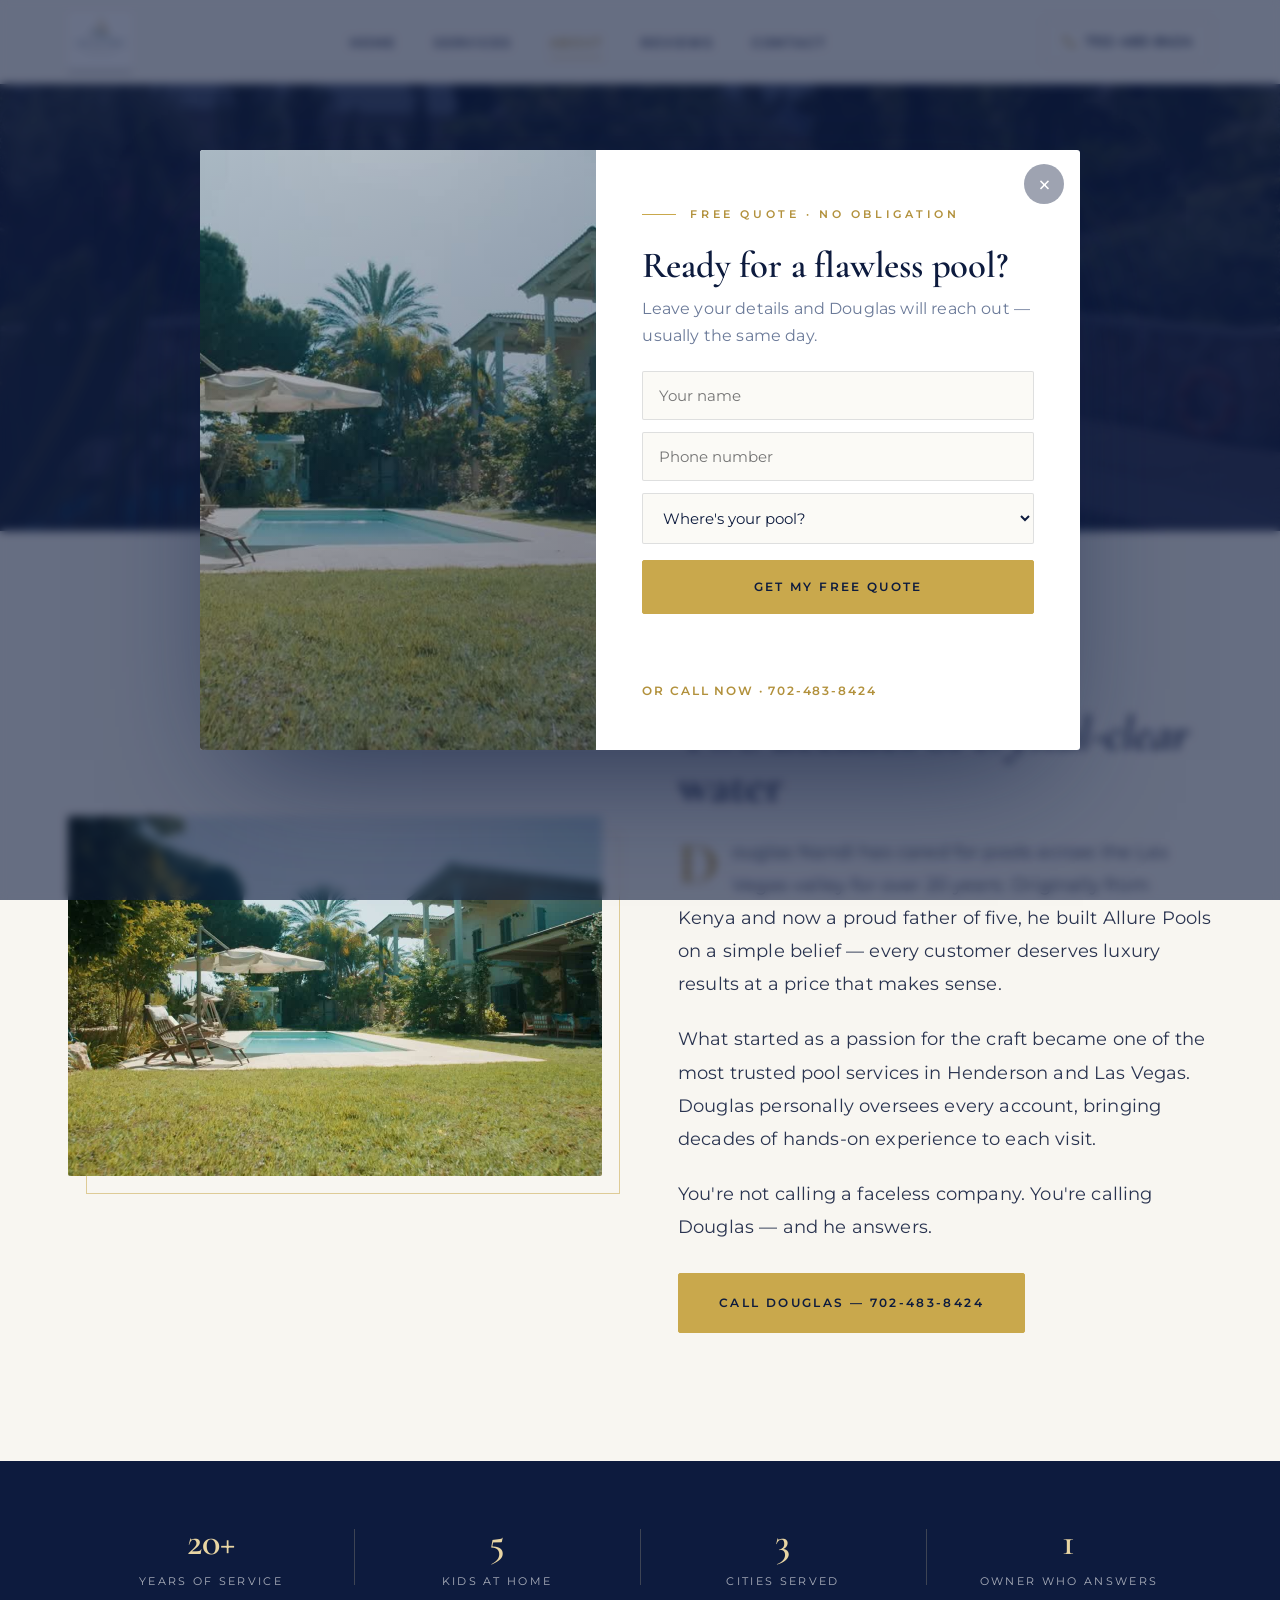
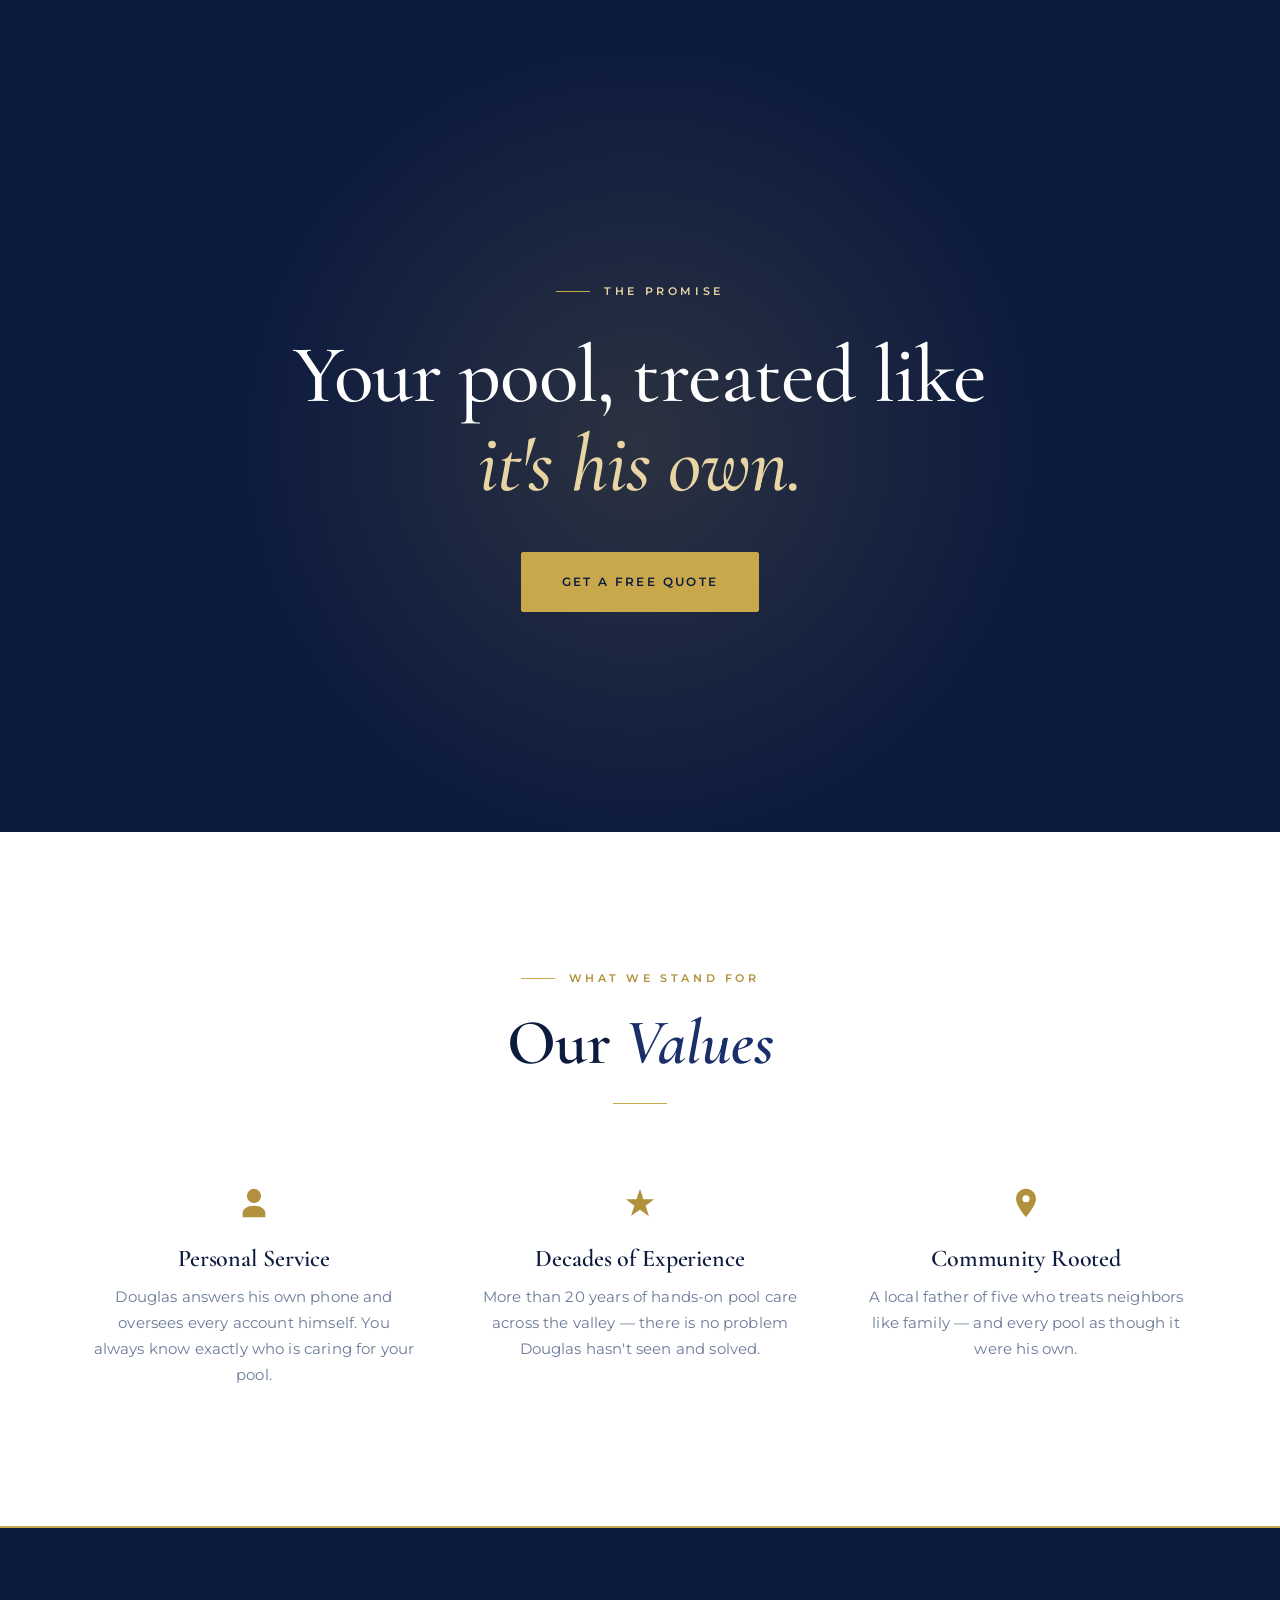
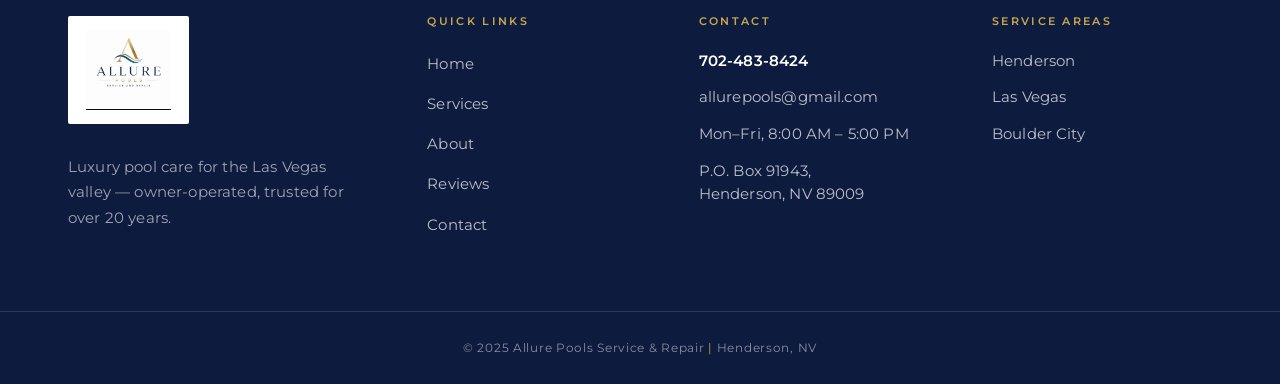
==== commit 5adef8e7: "Final touches: favicon + app icons, web manifest, branded 404 page, skip-to-content link" ====
--- a/about.html
+++ b/about.html
@@ -67,8 +67,12 @@
     "aggregateRating": { "@type": "AggregateRating", "ratingValue": "5.0", "reviewCount": "6", "bestRating": "5" }
   }
   </script>
+  <link rel="icon" href="/assets/favicon.png" type="image/png" sizes="48x48">
+  <link rel="apple-touch-icon" href="/assets/apple-touch-icon.png">
+  <link rel="manifest" href="/site.webmanifest">
 </head>
 <body>
+  <a href="#main" class="skip-link">Skip to content</a>
 
   <!-- ===================== HEADER ===================== -->
   <header class="site-header">
@@ -99,7 +103,7 @@
   </header>
   <div class="nav-backdrop" aria-hidden="true"></div>
 
-  <main>
+  <main id="main" tabindex="-1">
     <!-- ===================== PAGE HERO ===================== -->
     <section class="page-hero page-hero--photo" style="background-image:url('assets/work-1.jpg')">
       <div class="container">
--- a/styles.css
+++ b/styles.css
@@ -966,4 +966,10 @@
 .svc-card__body h3 { margin-bottom: 0; }
 .svc-card__rule { width: 30px; height: 2px; background: var(--gold); margin: 13px 0 15px; transition: width .55s var(--ease); }
 .svc-card:hover .svc-card__rule { width: 56px; }
-@media (max-width: 560px) { .svc-card__view { opacity: 1; transform: none; } }+@media (max-width: 560px) { .svc-card__view { opacity: 1; transform: none; } }
+/* keep content clear of the always-on mobile CTA bar */
+@media (max-width: 760px) { body { padding-bottom: calc(58px + env(safe-area-inset-bottom)); } }
+
+/* skip-to-content (accessibility) */
+.skip-link { position: absolute; left: -9999px; top: 0; z-index: 1000; background: var(--navy); color: #fff; padding: 12px 22px; font-size: 0.78rem; font-weight: 600; letter-spacing: 0.04em; border-radius: 0 0 var(--radius) 0; }
+.skip-link:focus { left: 0; }
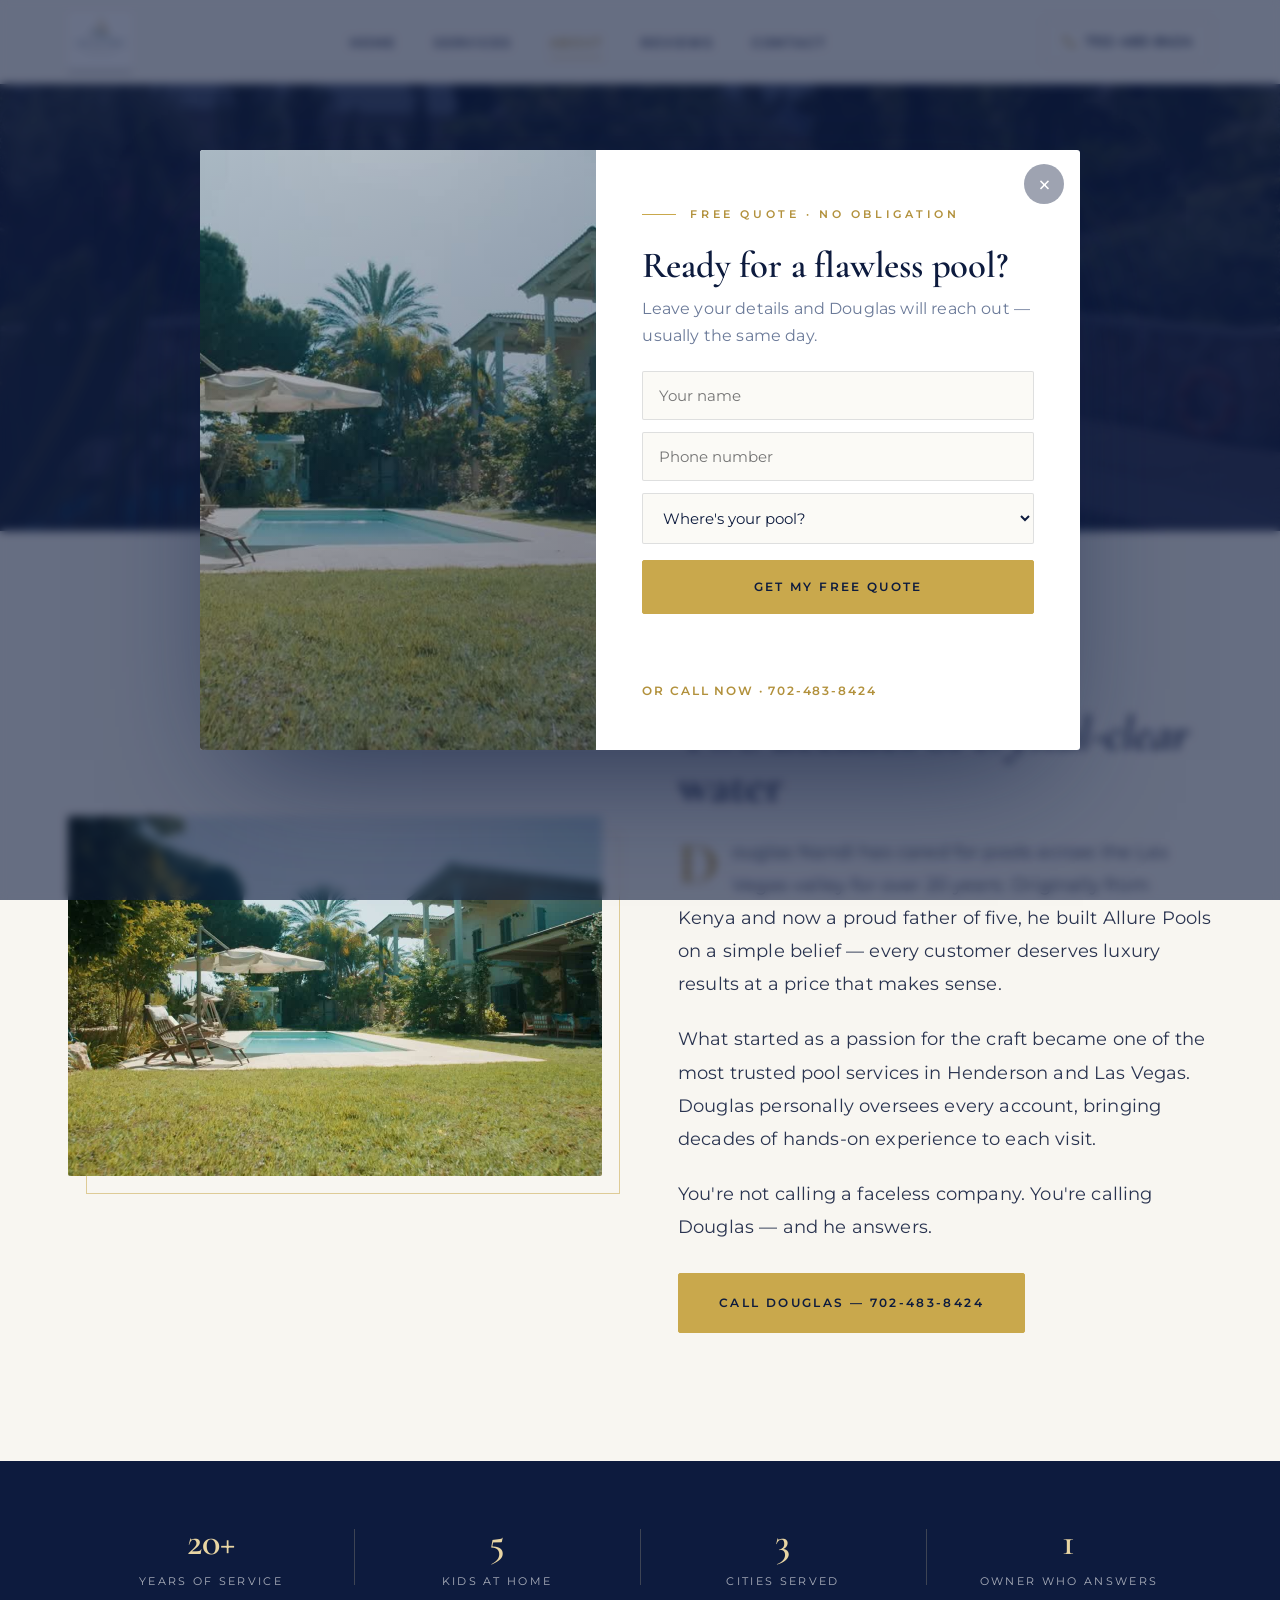
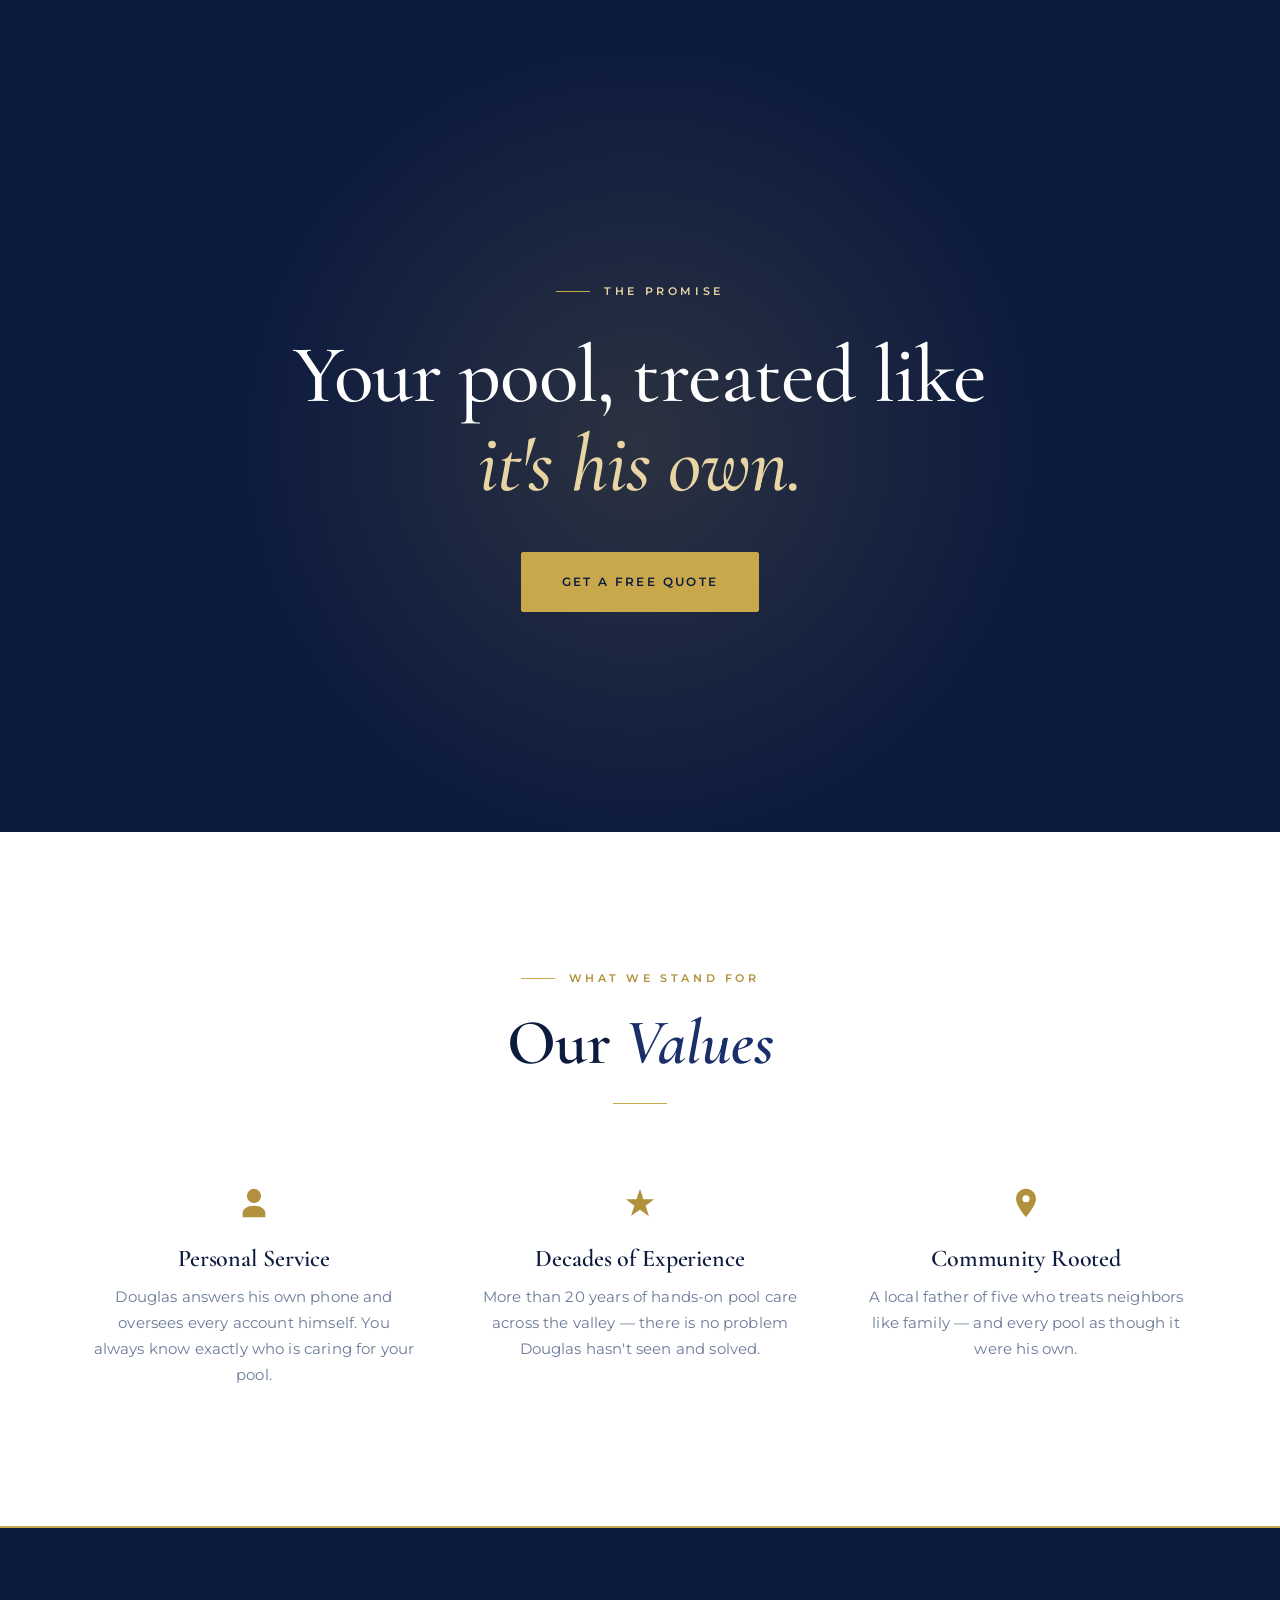
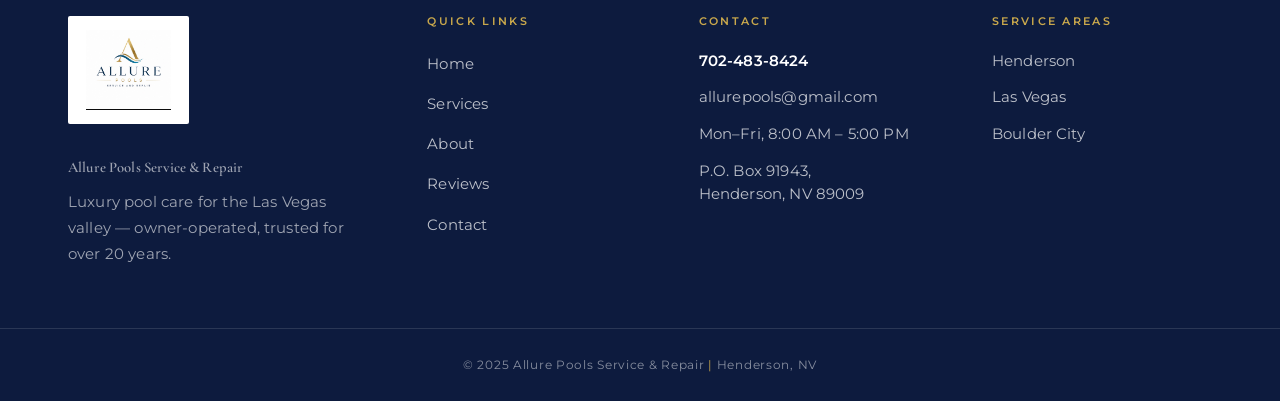
==== commit 163342d1: "Show business name as text in hero and footer (not just the logo)" ====
--- a/about.html
+++ b/about.html
@@ -187,6 +187,7 @@
     <div class="container">
       <div class="footer-grid">
         <div class="footer-brand"><span class="logo-badge"><img src="assets/logo.jpg" alt="Allure Pools Service & Repair logo"></span>
+          <p class="footer-name">Allure Pools Service &amp; Repair</p>
           <p>Luxury pool care for the Las Vegas valley — owner-operated, trusted for over 20 years.</p>
         </div>
         <div class="footer-col">
--- a/styles.css
+++ b/styles.css
@@ -973,3 +973,6 @@
 /* skip-to-content (accessibility) */
 .skip-link { position: absolute; left: -9999px; top: 0; z-index: 1000; background: var(--navy); color: #fff; padding: 12px 22px; font-size: 0.78rem; font-weight: 600; letter-spacing: 0.04em; border-radius: 0 0 var(--radius) 0; }
 .skip-link:focus { left: 0; }
+
+/* footer business name */
+.footer-name { font-family: var(--font-display); font-size: 1.35rem; font-weight: 600; color: #fff; margin-bottom: 10px; letter-spacing: 0.01em; }
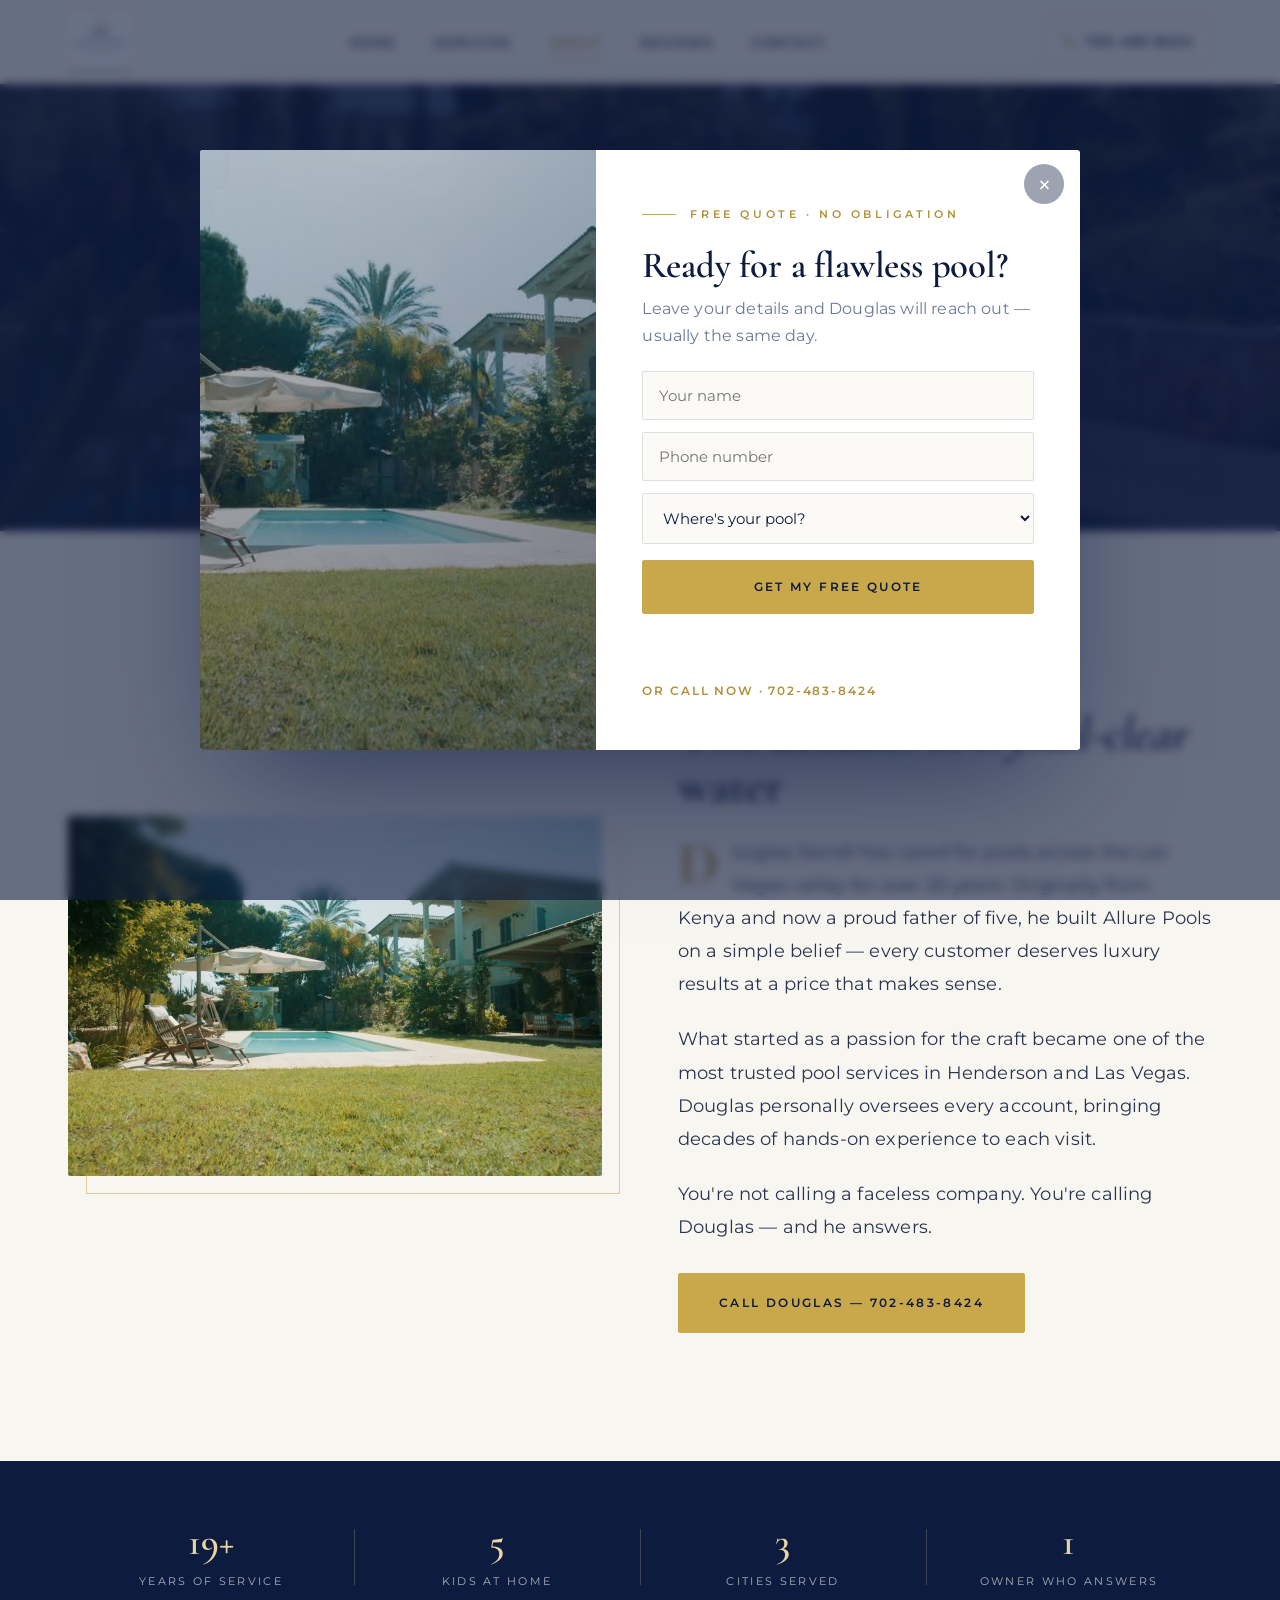
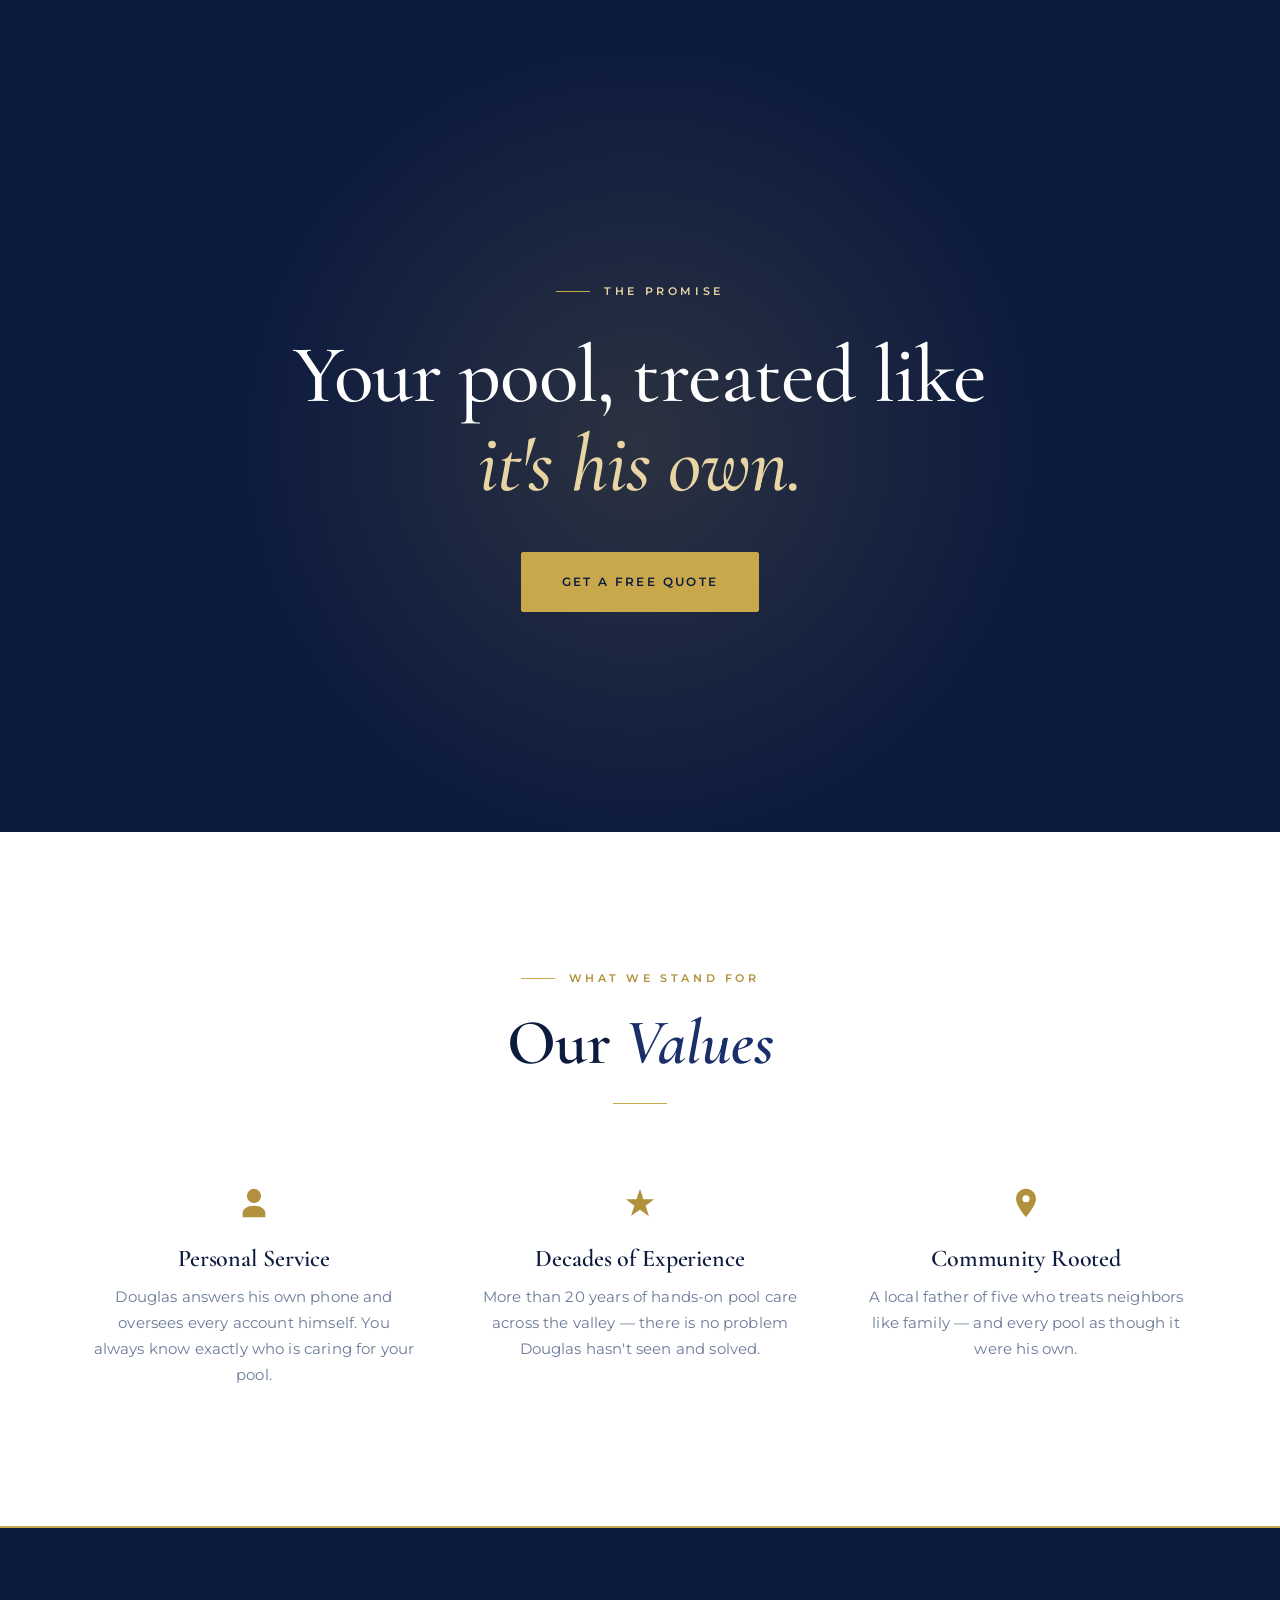
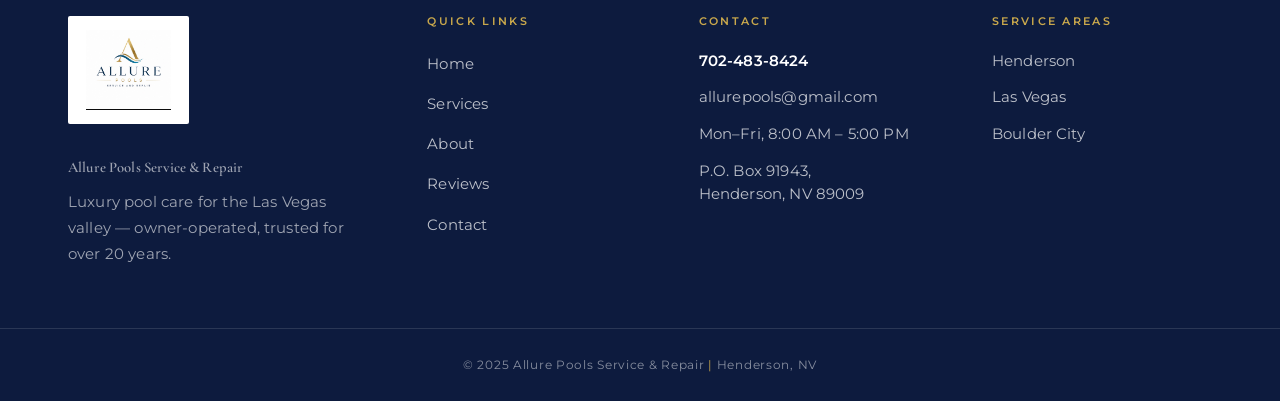
==== commit 99b61d3b: "Add Summerlin to contact area options (wizard + popup); rename 'Somewhere else' to 'Other'" ====
--- a/about.html
+++ b/about.html
@@ -64,7 +64,7 @@
         { "@type": "Offer", "itemOffered": { "@type": "Service", "name": "Pool Replastering" } }
       ]
     },
-    "aggregateRating": { "@type": "AggregateRating", "ratingValue": "5.0", "reviewCount": "6", "bestRating": "5" }
+    "aggregateRating": { "@type": "AggregateRating", "ratingValue": "5.0", "reviewCount": "97", "bestRating": "5" }
   }
   </script>
   <link rel="icon" href="/assets/favicon.png" type="image/png" sizes="48x48">
@@ -243,7 +243,7 @@
           <input type="tel" name="Phone" placeholder="Phone number" autocomplete="tel" required>
           <select name="Service Area" required>
             <option value="" selected disabled>Where's your pool?</option>
-            <option>Henderson</option><option>Las Vegas</option><option>Boulder City</option><option>Other</option>
+            <option>Henderson</option><option>Las Vegas</option><option>Boulder City</option><option>Summerlin</option><option>Other</option>
           </select>
           <button type="submit" class="btn btn-primary btn-lg">Get My Free Quote</button>
           <p class="form-note" id="quote-modal-status" role="status" aria-live="polite"></p>
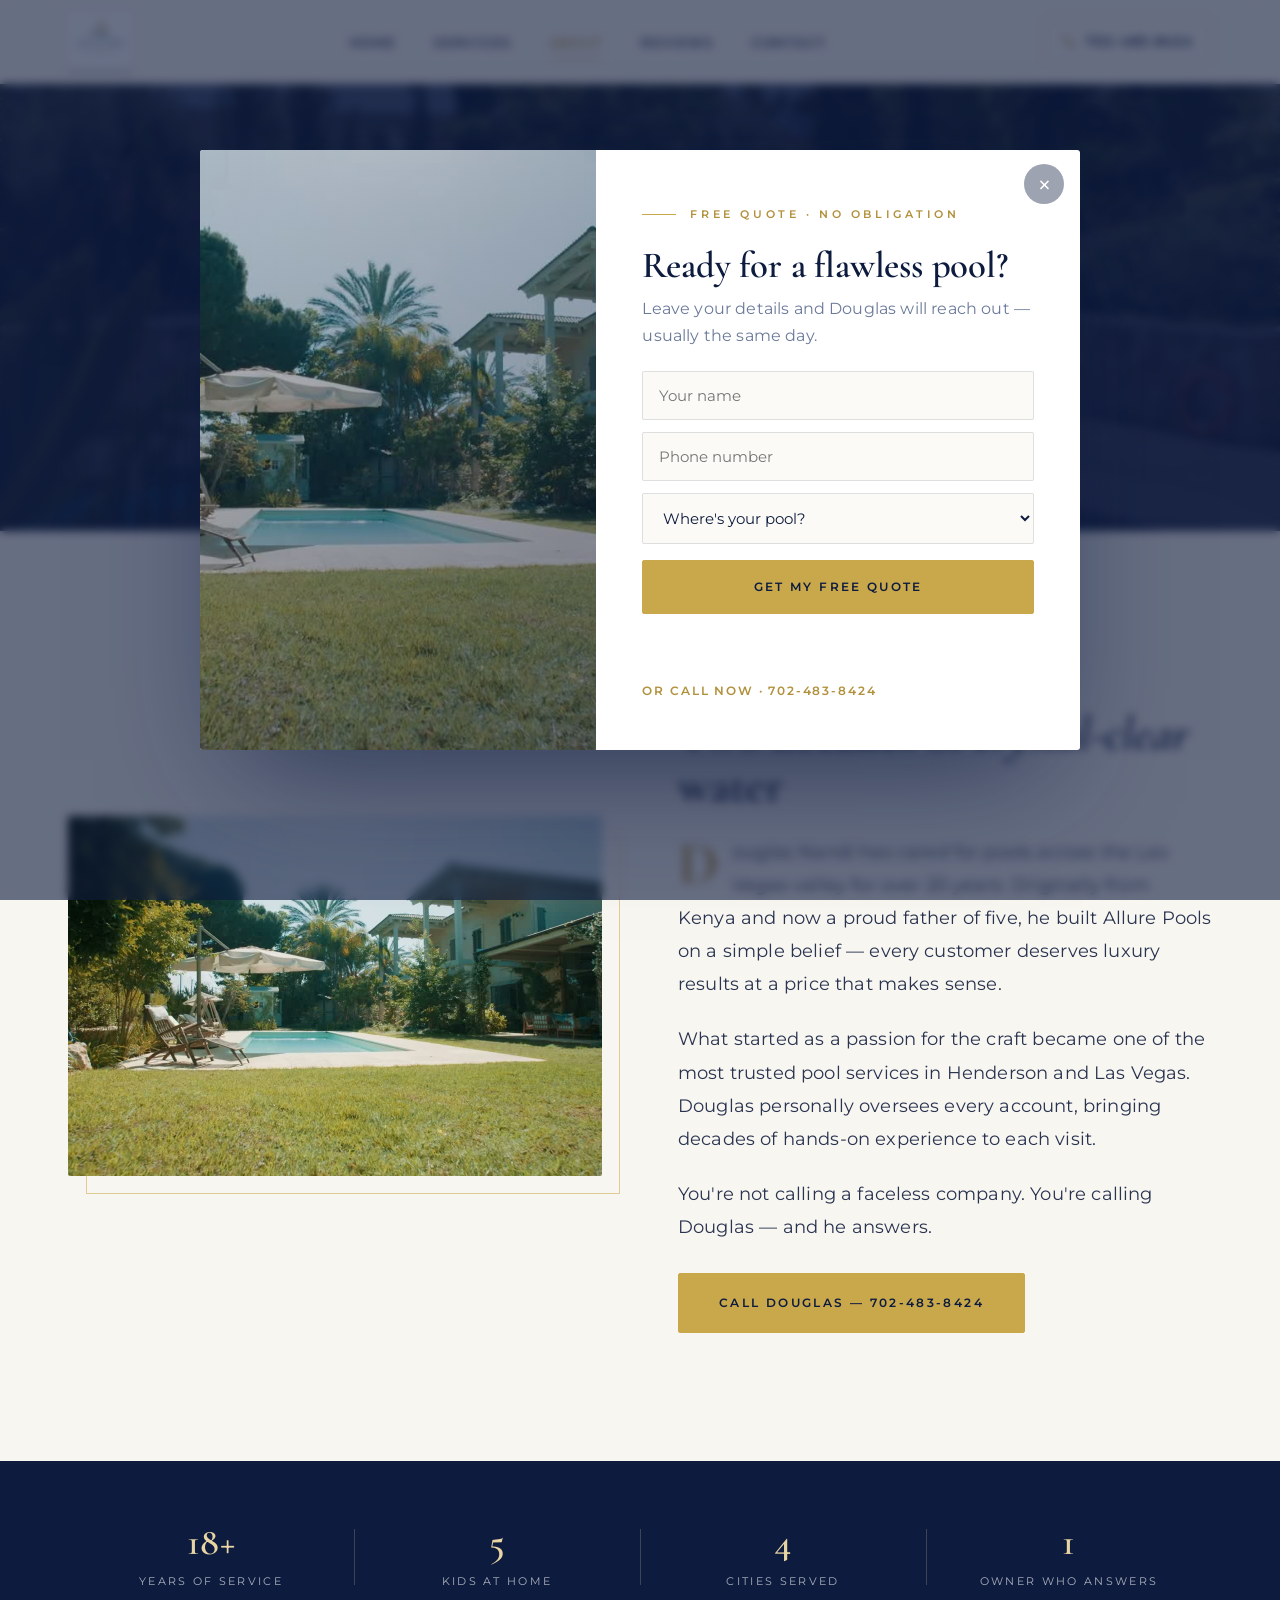
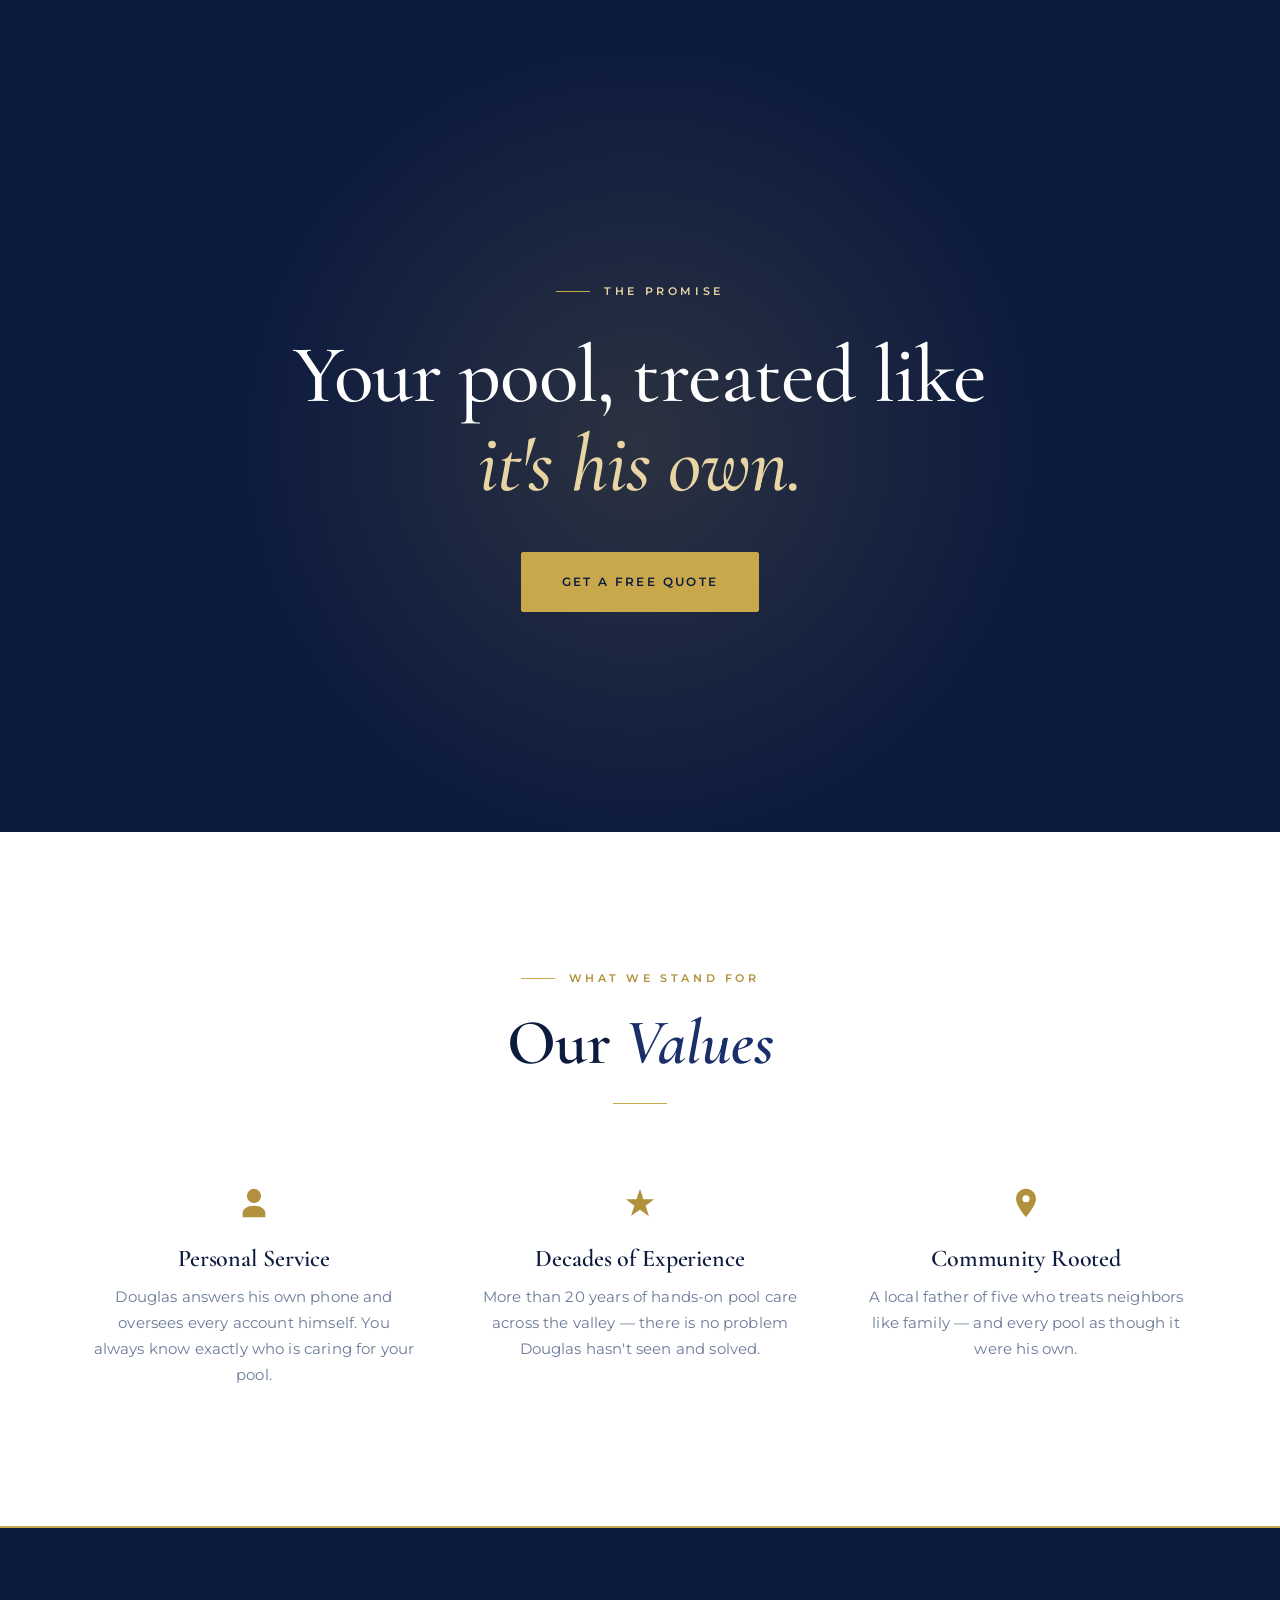
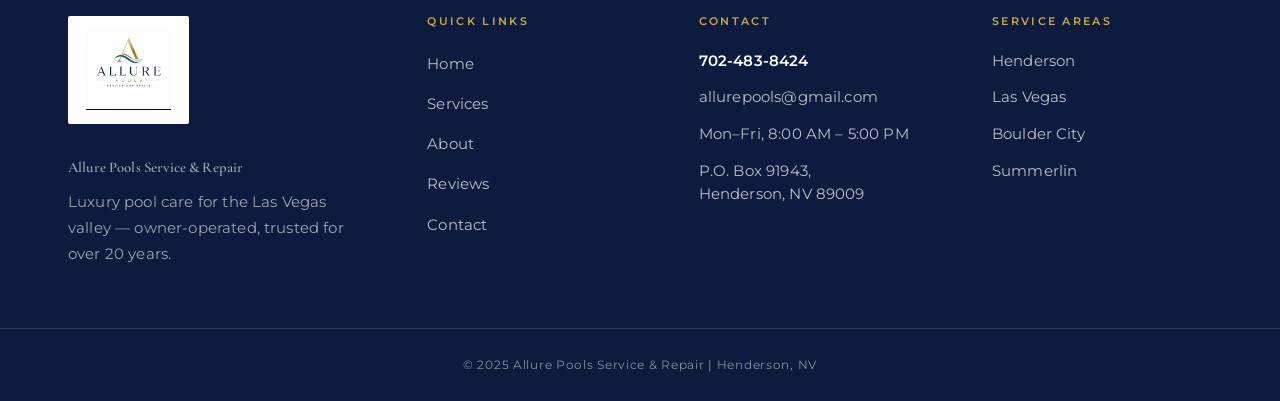
==== commit 92e50e27: "Restore Summerlin as 4th service area; Service Areas stat now 4" ====
--- a/about.html
+++ b/about.html
@@ -4,7 +4,7 @@
   <meta charset="UTF-8">
   <meta name="viewport" content="width=device-width, initial-scale=1.0">
   <title>About Douglas Nandi | 20+ Years of Trusted Pool Service — Allure Pools Henderson NV</title>
-  <meta name="description" content="Meet Douglas Nandi, owner of Allure Pools Service & Repair. Originally from Kenya, father of five, with 20+ years caring for pools across Henderson, Las Vegas & Boulder City. Call 702-483-8424.">
+  <meta name="description" content="Meet Douglas Nandi, owner of Allure Pools Service & Repair. Originally from Kenya, father of five, with 20+ years caring for pools across Henderson, Las Vegas, Summerlin & Boulder City. Call 702-483-8424.">
   <meta name="keywords" content="Douglas Nandi pool service, Allure Pools owner, pool service Henderson NV, trusted pool service Las Vegas, owner operated pool service">
   <link rel="canonical" href="https://allurepoolslv.com/about">
 
@@ -22,7 +22,7 @@
   <meta name="robots" content="index, follow, max-image-preview:large, max-snippet:-1">
   <meta name="author" content="Allure Pools Service & Repair">
   <meta name="geo.region" content="US-NV">
-  <meta name="geo.placename" content="Henderson, Las Vegas, Boulder City">
+  <meta name="geo.placename" content="Henderson, Las Vegas, Summerlin, Boulder City">
   <meta name="geo.position" content="36.0395;-114.9817">
   <meta name="ICBM" content="36.0395, -114.9817">
   <meta name="theme-color" content="#0D1B3E">
@@ -35,7 +35,7 @@
     "@id": "https://allurepoolslv.com/#business",
     "name": "Allure Pools Service & Repair",
     "alternateName": "Allure Pools",
-    "description": "Luxury weekly pool service, maintenance, filter cleaning, acid wash, calcium wash and replastering across Henderson, Las Vegas and Boulder City. Owner-operated by Douglas Nandi for over 20 years.",
+    "description": "Luxury weekly pool service, maintenance, filter cleaning, acid wash, calcium wash and replastering across Henderson, Las Vegas, Summerlin and Boulder City. Owner-operated by Douglas Nandi for over 20 years.",
     "url": "https://allurepoolslv.com/",
     "logo": "https://allurepoolslv.com/assets/logo.jpg",
     "image": "https://allurepoolslv.com/assets/work-2.jpg",
@@ -48,6 +48,7 @@
     "areaServed": [
       { "@type": "City", "name": "Henderson, NV" },
       { "@type": "City", "name": "Las Vegas, NV" },
+      { "@type": "City", "name": "Summerlin, NV" },
       { "@type": "City", "name": "Boulder City, NV" }
     ],
     "openingHoursSpecification": [
@@ -138,7 +139,7 @@
         <div class="trust-grid">
           <div class="trust-item"><div class="num" data-count="20" data-suffix="+">20+</div><div class="label">Years of Service</div></div>
           <div class="trust-item"><div class="num" data-count="5">5</div><div class="label">Kids at Home</div></div>
-          <div class="trust-item"><div class="num" data-count="3">3</div><div class="label">Cities Served</div></div>
+          <div class="trust-item"><div class="num" data-count="4">4</div><div class="label">Cities Served</div></div>
           <div class="trust-item"><div class="num">1</div><div class="label">Owner Who Answers</div></div>
         </div>
       </div>
@@ -215,6 +216,7 @@
             <li class="fitem">Henderson</li>
             <li class="fitem">Las Vegas</li>
             <li class="fitem">Boulder City</li>
+            <li class="fitem">Summerlin</li>
           </ul>
         </div>
       </div>
--- a/styles.css
+++ b/styles.css
@@ -976,3 +976,14 @@
 
 /* footer business name */
 .footer-name { font-family: var(--font-display); font-size: 1.35rem; font-weight: 600; color: #fff; margin-bottom: 10px; letter-spacing: 0.01em; }
+
+/* enlarge the business name in the hero so it reads clearly */
+.hero .eyebrow {
+  font-size: clamp(1rem, 2.6vw, 1.5rem);
+  letter-spacing: 0.14em;
+  font-weight: 700;
+  margin-bottom: 26px;
+  color: var(--gold-light);
+}
+.hero .eyebrow::before, .hero .eyebrow::after { width: 28px; }
+@media (max-width: 560px) { .hero .eyebrow { font-size: 1.05rem; gap: 10px; } .hero .eyebrow::before, .hero .eyebrow::after { width: 18px; } }
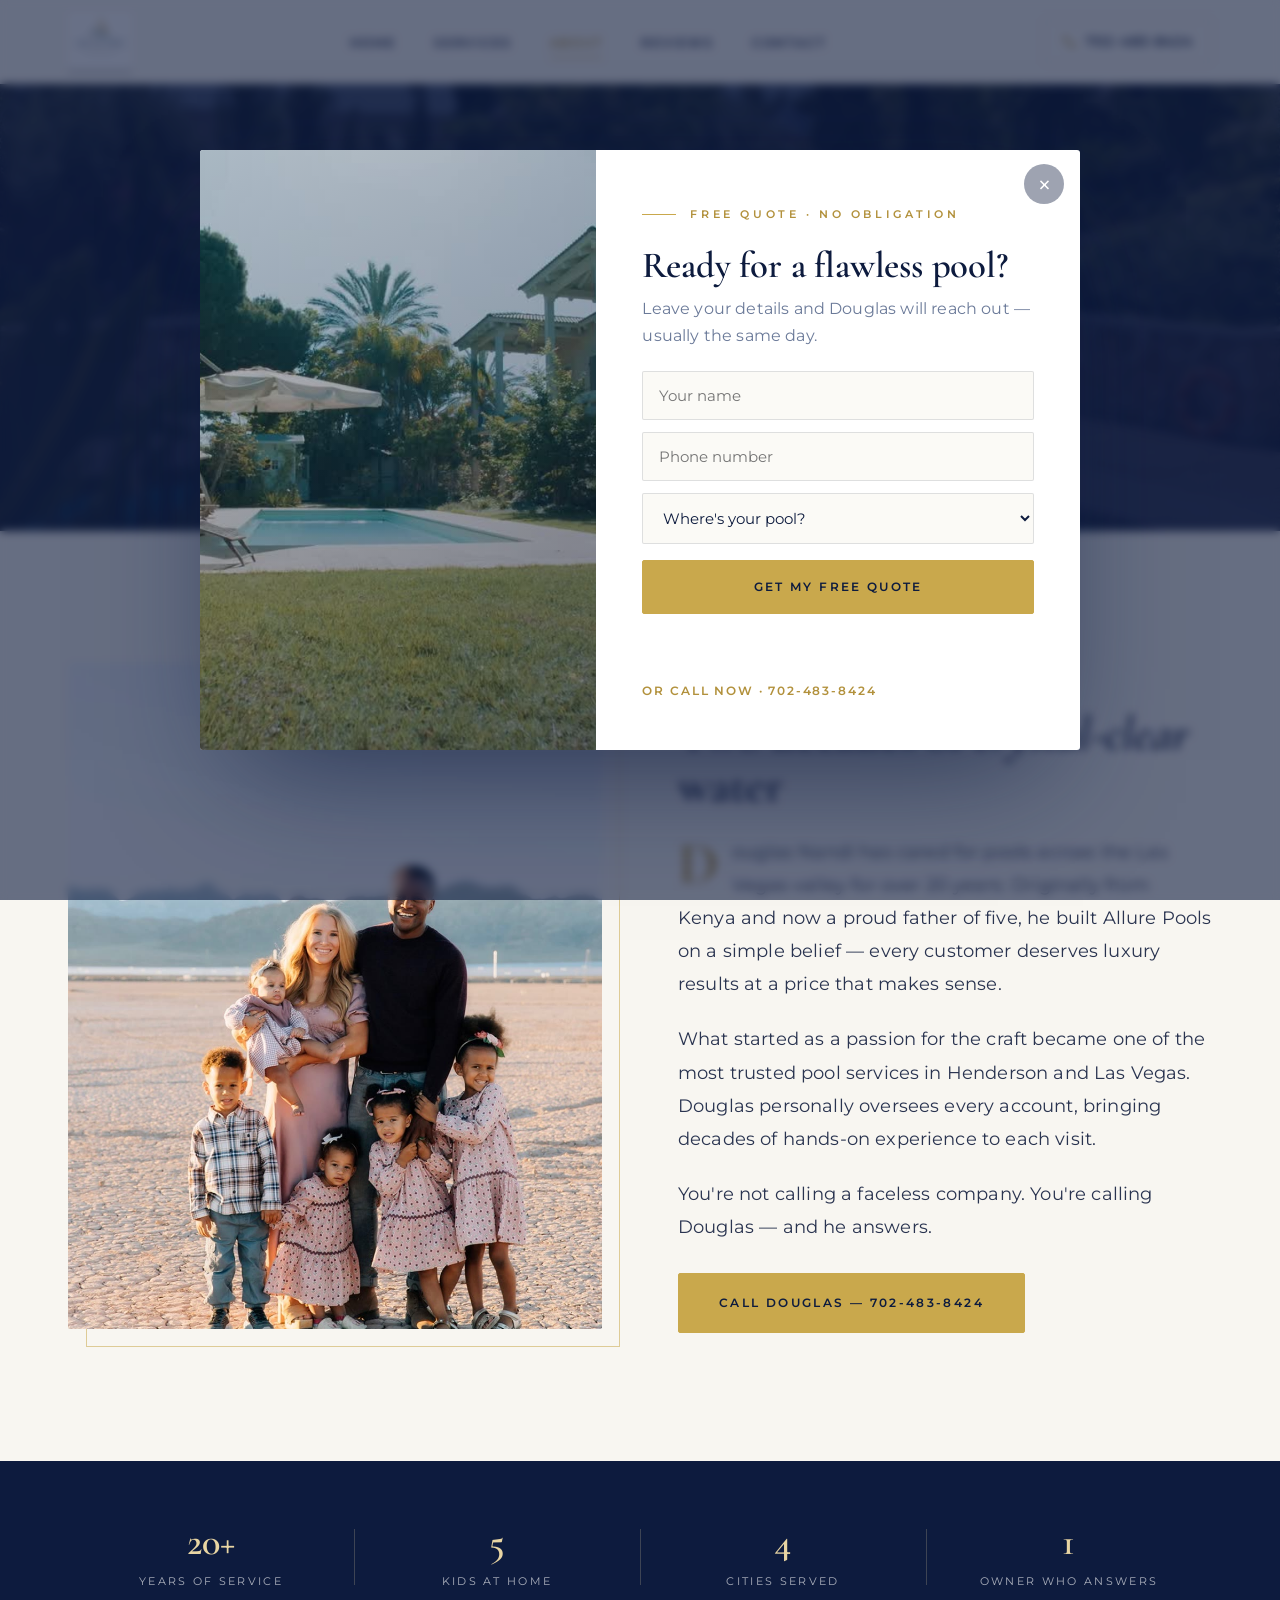
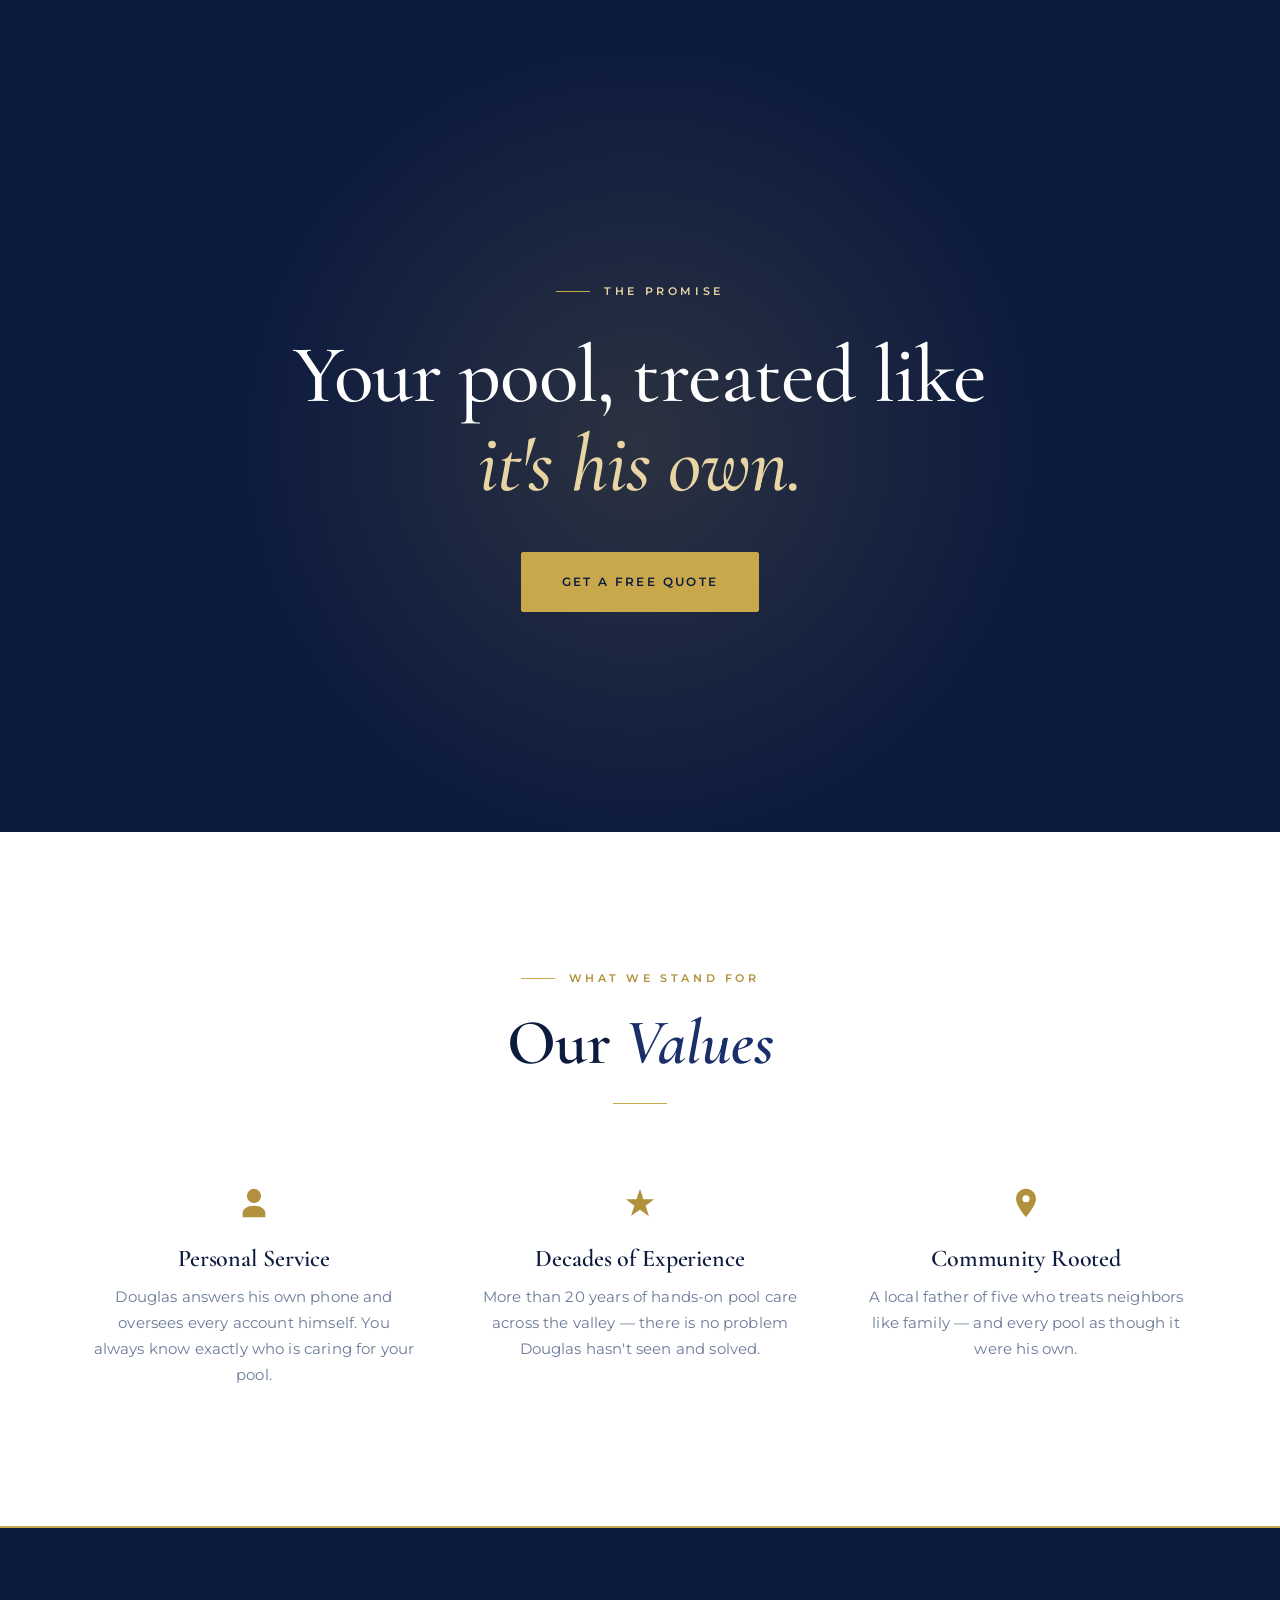
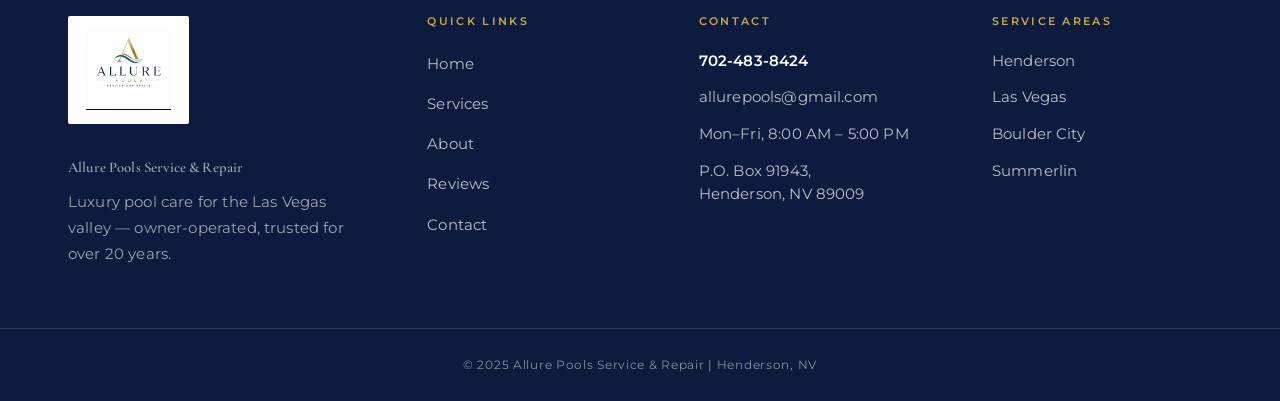
==== commit 378efdfd: "Add Douglas's real family photo to About bio and homepage Meet Douglas section" ====
--- a/about.html
+++ b/about.html
@@ -119,7 +119,7 @@
       <div class="container">
         <div class="split">
           <div class="media reveal">
-            <img src="assets/work-3.jpg" alt="Beautifully maintained residential backyard pool by Allure Pools, Las Vegas valley">
+            <img src="assets/douglas.jpg" alt="Douglas Nandi, owner of Allure Pools Service & Repair, with his family in the Las Vegas valley" style="aspect-ratio:4/5;object-fit:cover;object-position:center 32%;">
           </div>
           <div class="bio-copy reveal">
             <span class="eyebrow">A Name You Can Call</span>
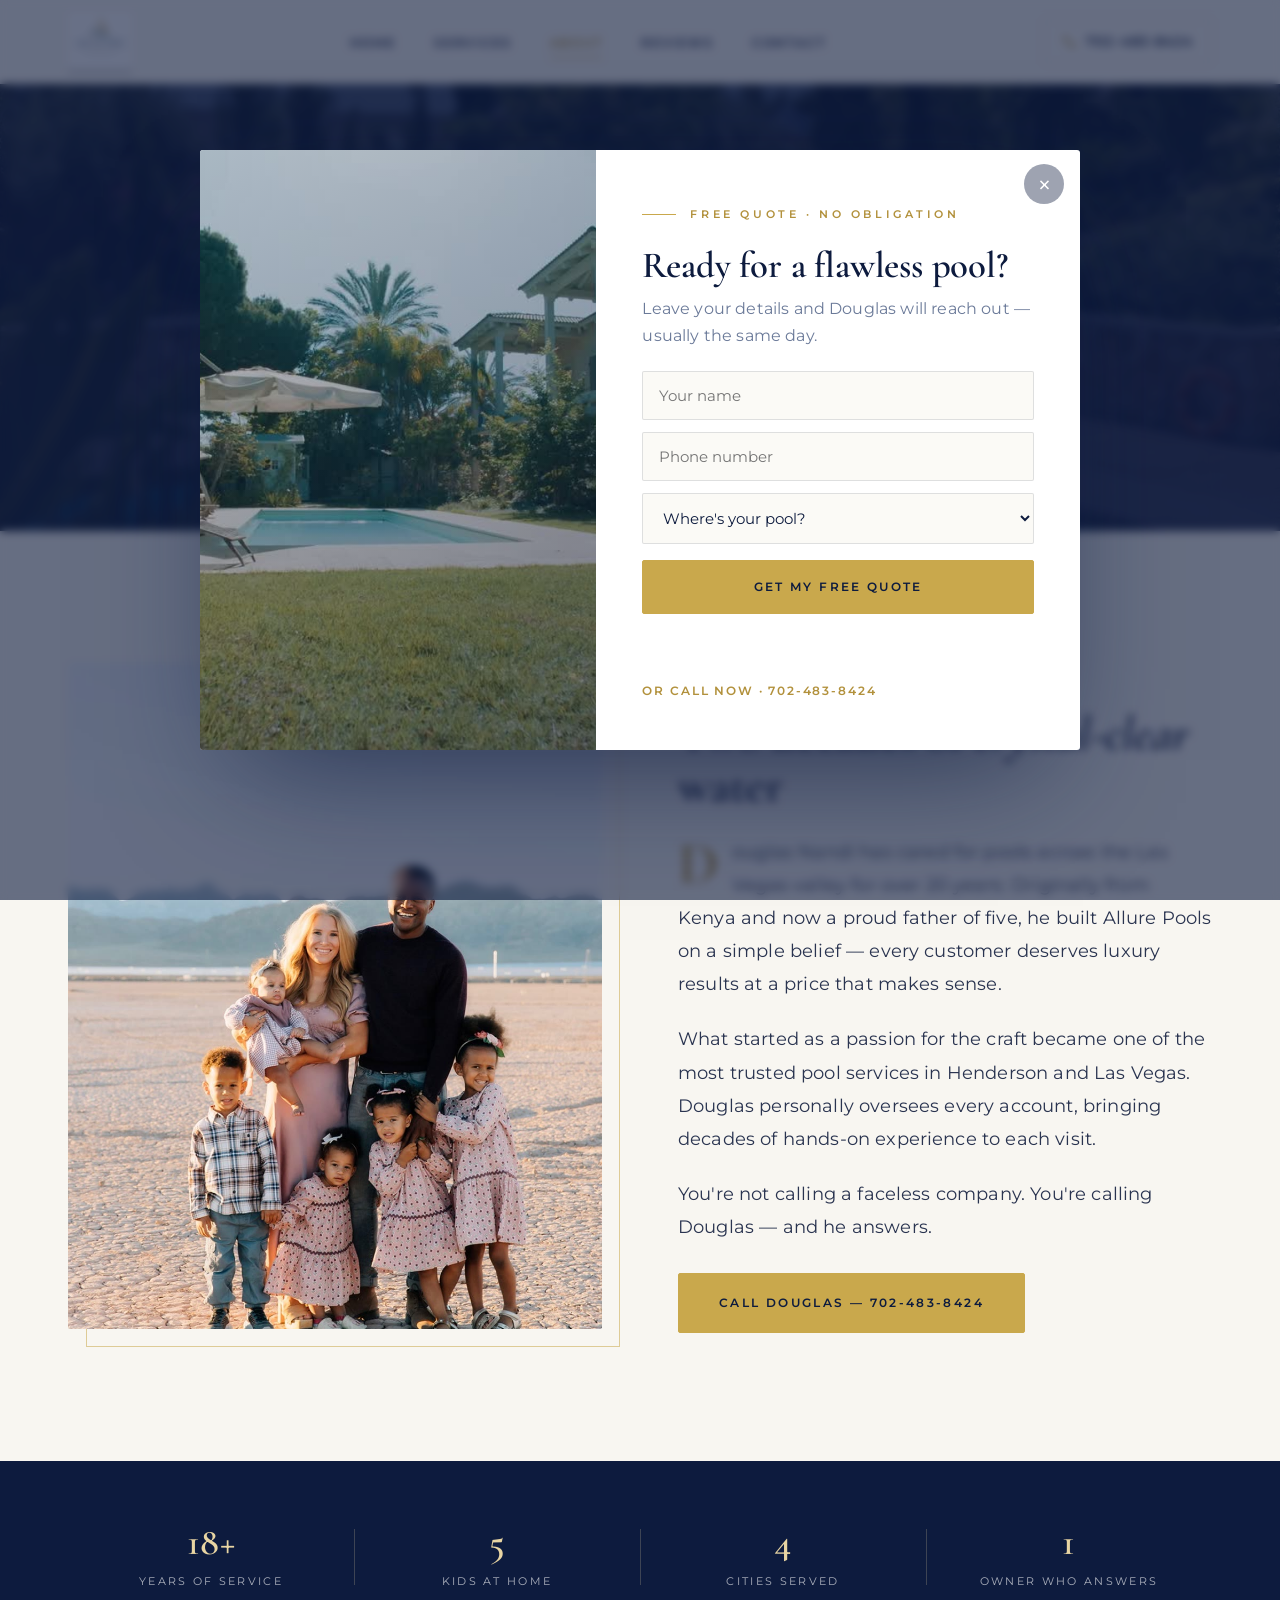
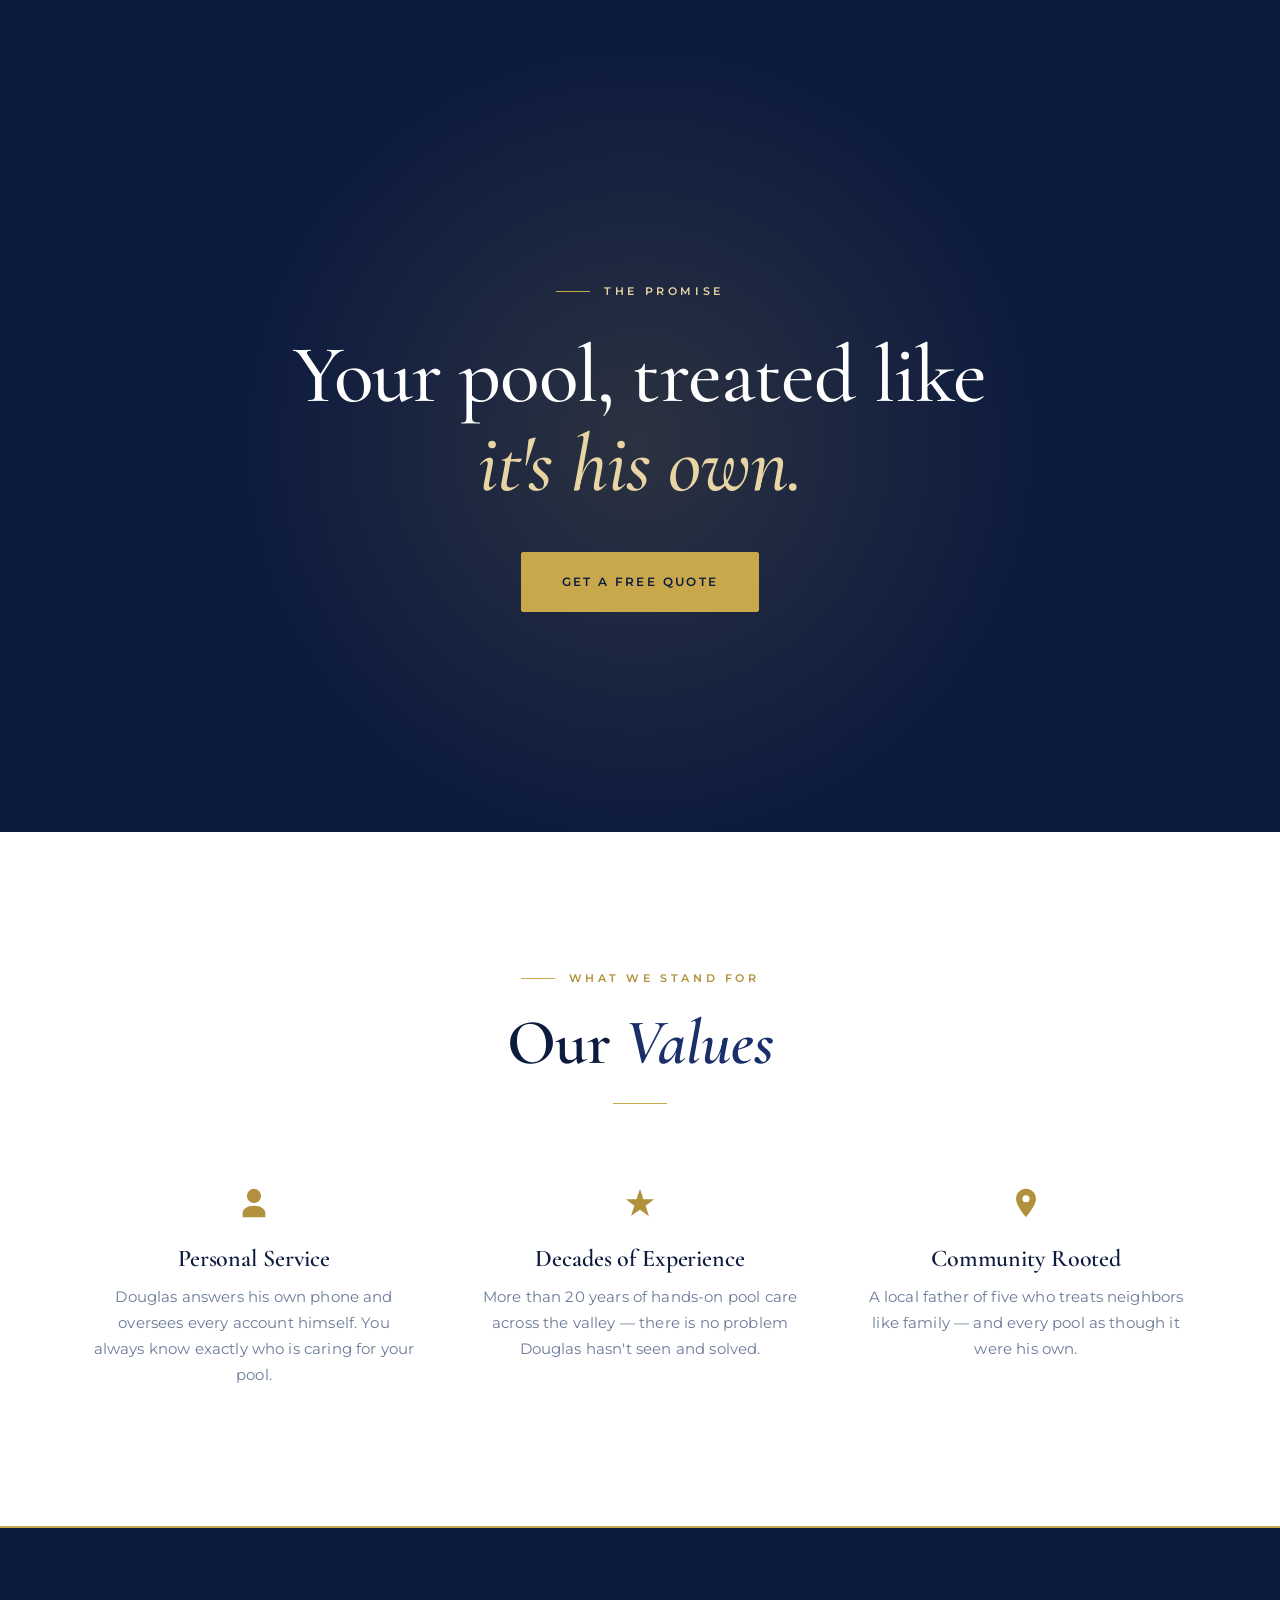
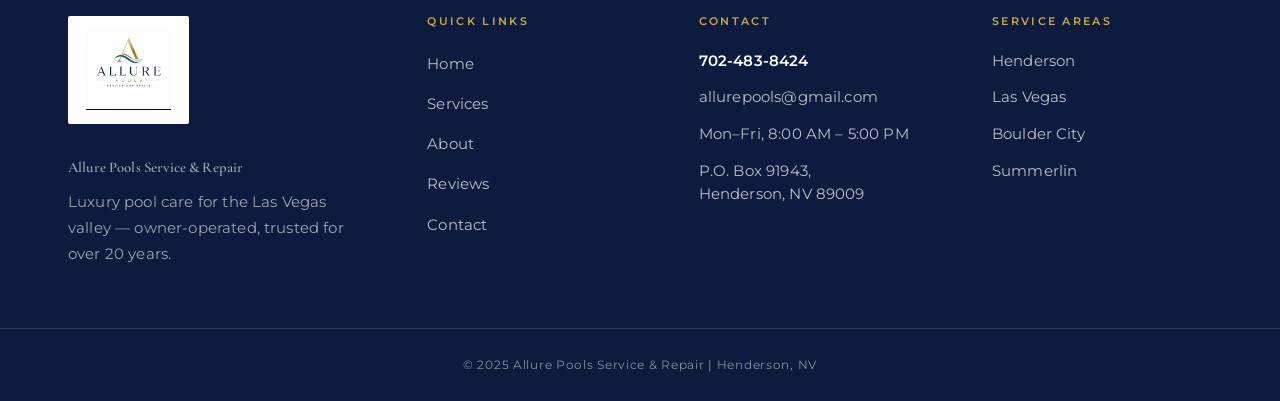
==== commit b38453f5: "Rename service to 'Acid Wash' (services heading, card, contact option, schema)" ====
--- a/about.html
+++ b/about.html
@@ -61,7 +61,7 @@
       "itemListElement": [
         { "@type": "Offer", "price": "160", "priceCurrency": "USD", "itemOffered": { "@type": "Service", "name": "Weekly Pool Maintenance" } },
         { "@type": "Offer", "price": "75", "priceCurrency": "USD", "itemOffered": { "@type": "Service", "name": "Filter Cleaning" } },
-        { "@type": "Offer", "itemOffered": { "@type": "Service", "name": "Acid &amp; Calcium Wash" } },
+        { "@type": "Offer", "itemOffered": { "@type": "Service", "name": "Acid Wash" } },
         { "@type": "Offer", "itemOffered": { "@type": "Service", "name": "Pool Replastering" } }
       ]
     },
--- a/styles.css
+++ b/styles.css
@@ -977,13 +977,6 @@
 /* footer business name */
 .footer-name { font-family: var(--font-display); font-size: 1.35rem; font-weight: 600; color: #fff; margin-bottom: 10px; letter-spacing: 0.01em; }
 
-/* enlarge the business name in the hero so it reads clearly */
-.hero .eyebrow {
-  font-size: clamp(1rem, 2.6vw, 1.5rem);
-  letter-spacing: 0.14em;
-  font-weight: 700;
-  margin-bottom: 26px;
-  color: var(--gold-light);
-}
-.hero .eyebrow::before, .hero .eyebrow::after { width: 28px; }
-@media (max-width: 560px) { .hero .eyebrow { font-size: 1.05rem; gap: 10px; } .hero .eyebrow::before, .hero .eyebrow::after { width: 18px; } }
+/* hero kicker (cities) — small, gold-light */
+.hero .eyebrow { color: var(--gold-light); font-size: clamp(0.9rem, 1.9vw, 1.15rem); letter-spacing: 0.18em; }
+@media (max-width: 560px) { .hero .eyebrow { gap: 8px; font-size: 0.8rem; letter-spacing: 0.12em; } .hero .eyebrow::before, .hero .eyebrow::after { width: 14px; } }
